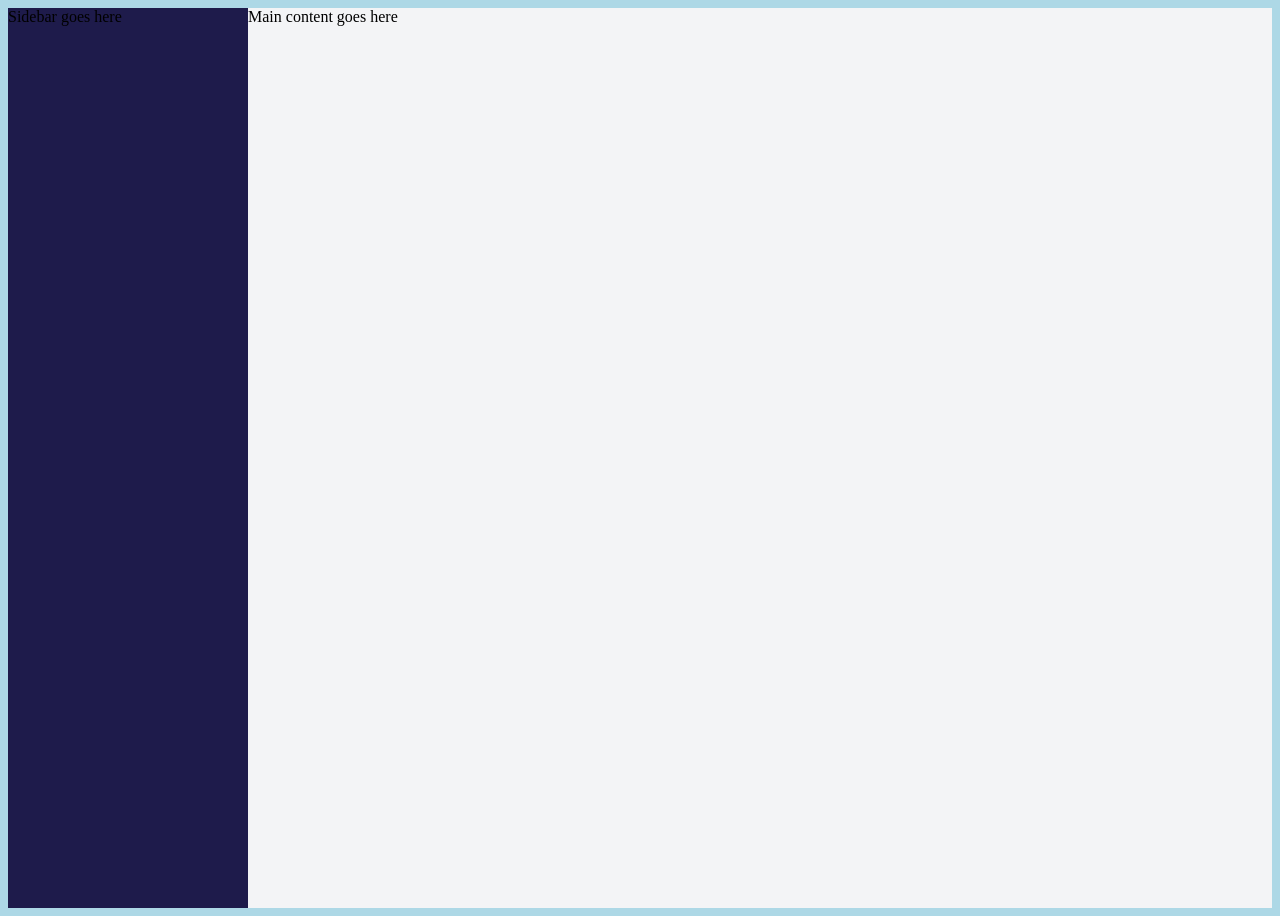
==== index.html @ f2faa3e7 "Setting up html and css and testing git connection" ====
<!DOCTYPE html>
<html lang="en">
<head>
  <meta charset="UTF-8" />
  <title>StudyFlow</title>
  <link rel="stylesheet" href="css/style.css" />
</head>
<body>
    <div class="app">
        <aside class="sidebar">
          Sidebar goes here
        </aside>
    
        <main class="main-content">
          Main content goes here
        </main>
      </div>
</body>
</html>
---- css/style.css ----
body {
    background-color: lightblue;
  }
  .app {
    display: flex;
    min-height: 100vh;
  }
  
  .sidebar {
    width: 240px;
    background-color: #1e1b4b;
  }
  
  .main-content {
    flex: 1;
    background-color: #f3f4f6;
  }
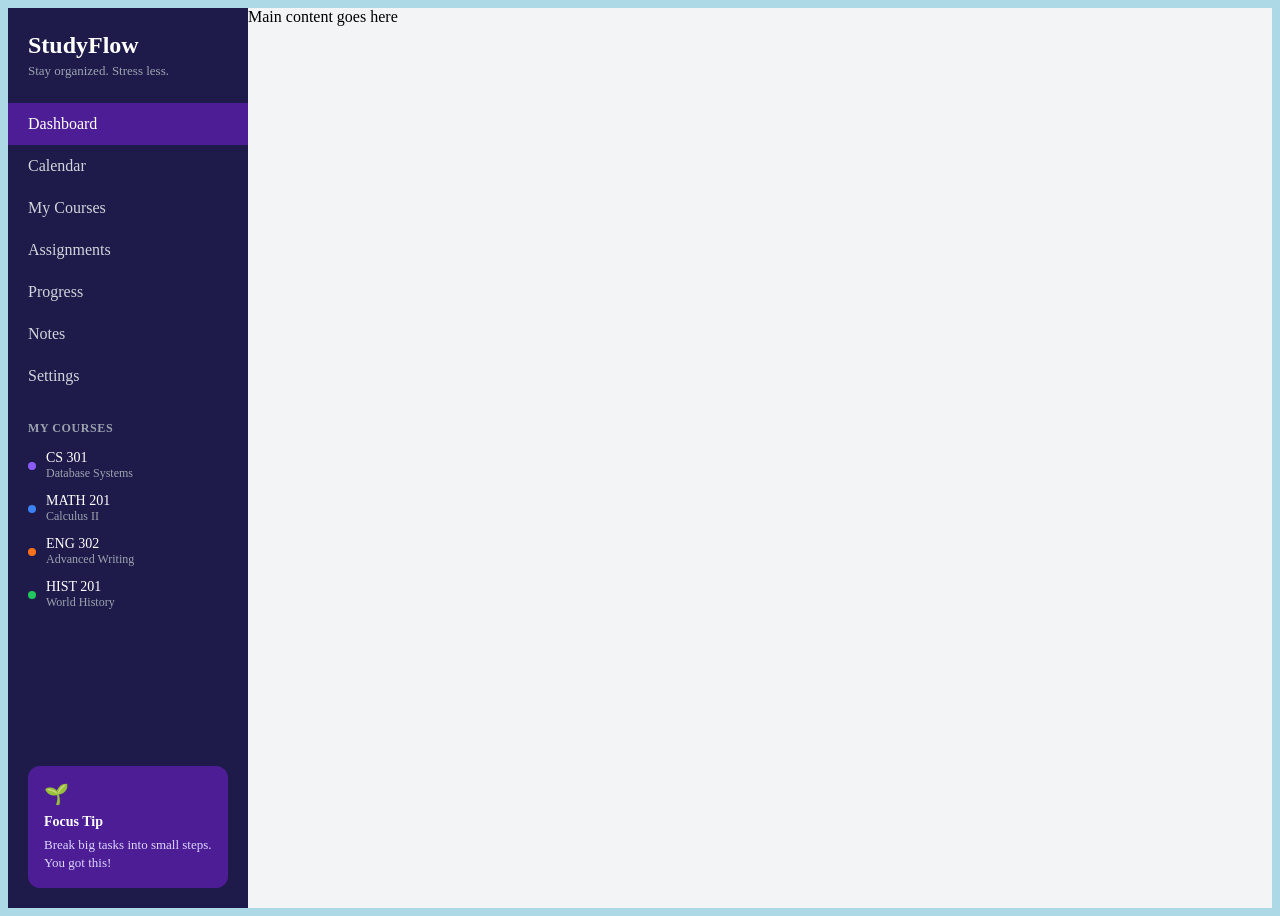
==== commit f3710ff8: "changes to index and style" ====
--- a/index.html
+++ b/index.html
@@ -8,7 +8,62 @@
 <body>
     <div class="app">
         <aside class="sidebar">
-          Sidebar goes here
+            <div class="brand">
+                <h1 class="brand-name">StudyFlow</h1>
+                <p class="brand-tagline">Stay organized. Stress less.</p>
+              </div>
+            
+              <nav class="nav-links">
+                <ul>
+                  <li><a href="#" class="nav-link active">Dashboard</a></li>
+                  <li><a href="#" class="nav-link">Calendar</a></li>
+                  <li><a href="#" class="nav-link">My Courses</a></li>
+                  <li><a href="#" class="nav-link">Assignments</a></li>
+                  <li><a href="#" class="nav-link">Progress</a></li>
+                  <li><a href="#" class="nav-link">Notes</a></li>
+                  <li><a href="#" class="nav-link">Settings</a></li>
+                </ul>
+              </nav>
+
+              <div class="courses">
+                <h2 class="section-label">My Courses</h2>
+              
+                <ul class="course-list">
+                  <li>
+                    <span class="dot dot-purple"></span>
+                    <div>
+                      <p class="course-name">CS 301</p>
+                      <p class="course-sub">Database Systems</p>
+                    </div>
+                  </li>
+                  <li>
+                    <span class="dot dot-blue"></span>
+                    <div>
+                      <p class="course-name">MATH 201</p>
+                      <p class="course-sub">Calculus II</p>
+                    </div>
+                  </li>
+                  <li>
+                    <span class="dot dot-orange"></span>
+                    <div>
+                      <p class="course-name">ENG 302</p>
+                      <p class="course-sub">Advanced Writing</p>
+                    </div>
+                  </li>
+                  <li>
+                    <span class="dot dot-green"></span>
+                    <div>
+                      <p class="course-name">HIST 201</p>
+                      <p class="course-sub">World History</p>
+                    </div>
+                  </li>
+                </ul>
+              </div>
+              <div class="focus-tip">
+                <div class="focus-icon">🌱</div>
+                <h2 class="focus-title">Focus Tip</h2>
+                <p class="focus-text">Break big tasks into small steps. You got this!</p>
+              </div>
         </aside>
     
         <main class="main-content">
--- a/css/style.css
+++ b/css/style.css
@@ -9,9 +9,120 @@
   .sidebar {
     width: 240px;
     background-color: #1e1b4b;
+    display: flex;
+    flex-direction: column;
+
   }
   
   .main-content {
     flex: 1;
     background-color: #f3f4f6;
-  }+  }
+
+  .brand {
+    padding: 24px 20px;
+  }
+  
+  .brand-name {
+    color: white;
+    margin: 0;
+  }
+  
+  .brand-tagline {
+    color: #9ca3af;
+    margin: 4px 0 0 0;
+    font-size: 13px;
+  }
+  
+  .nav-links ul {
+    list-style: none;
+    padding: 0;
+    margin: 0;
+  }
+  
+  .nav-link {
+    display: block;
+    padding: 12px 20px;
+    color: #d1d5db;
+    text-decoration: none;
+  }
+  
+  .nav-link.active {
+    background-color: #4c1d95;
+    color: white;
+  }
+  .courses {
+    padding: 8px 20px;
+  }
+  
+  .section-label {
+    color: #9ca3af;
+    font-size: 12px;
+    text-transform: uppercase;
+    letter-spacing: 0.05em;
+    margin: 16px 0 8px 0;
+  }
+  
+  .course-list {
+    list-style: none;
+    margin: 0;
+    padding: 0;
+  }
+  
+  .course-list li {
+    display: flex;
+    align-items: center;
+    gap: 10px;
+    padding: 6px 0;
+  }
+  
+  .dot {
+    width: 8px;
+    height: 8px;
+    border-radius: 50%;
+    flex-shrink: 0;
+  }
+  
+  .dot-purple { background-color: #8b5cf6; }
+  .dot-blue   { background-color: #3b82f6; }
+  .dot-orange { background-color: #f97316; }
+  .dot-green  { background-color: #22c55e; }
+  
+  .course-name {
+    color: white;
+    font-size: 14px;
+    margin: 0;
+  }
+  
+  .course-sub {
+    color: #9ca3af;
+    font-size: 12px;
+    margin: 0;
+  }
+  .focus-tip {
+    margin-left: 20px;
+    margin-right: 20px;
+    margin-bottom: 20px;
+    margin-top: auto;
+    background-color: #4c1d95;
+    border-radius: 12px;
+    padding: 16px;
+  }
+  
+  .focus-icon {
+    font-size: 20px;
+    margin-bottom: 8px;
+  }
+  
+  .focus-title {
+    color: white;
+    font-size: 14px;
+    margin: 0 0 6px 0;
+  }
+  
+  .focus-text {
+    color: #ddd6fe;
+    font-size: 13px;
+    margin: 0;
+    line-height: 1.4;
+  }
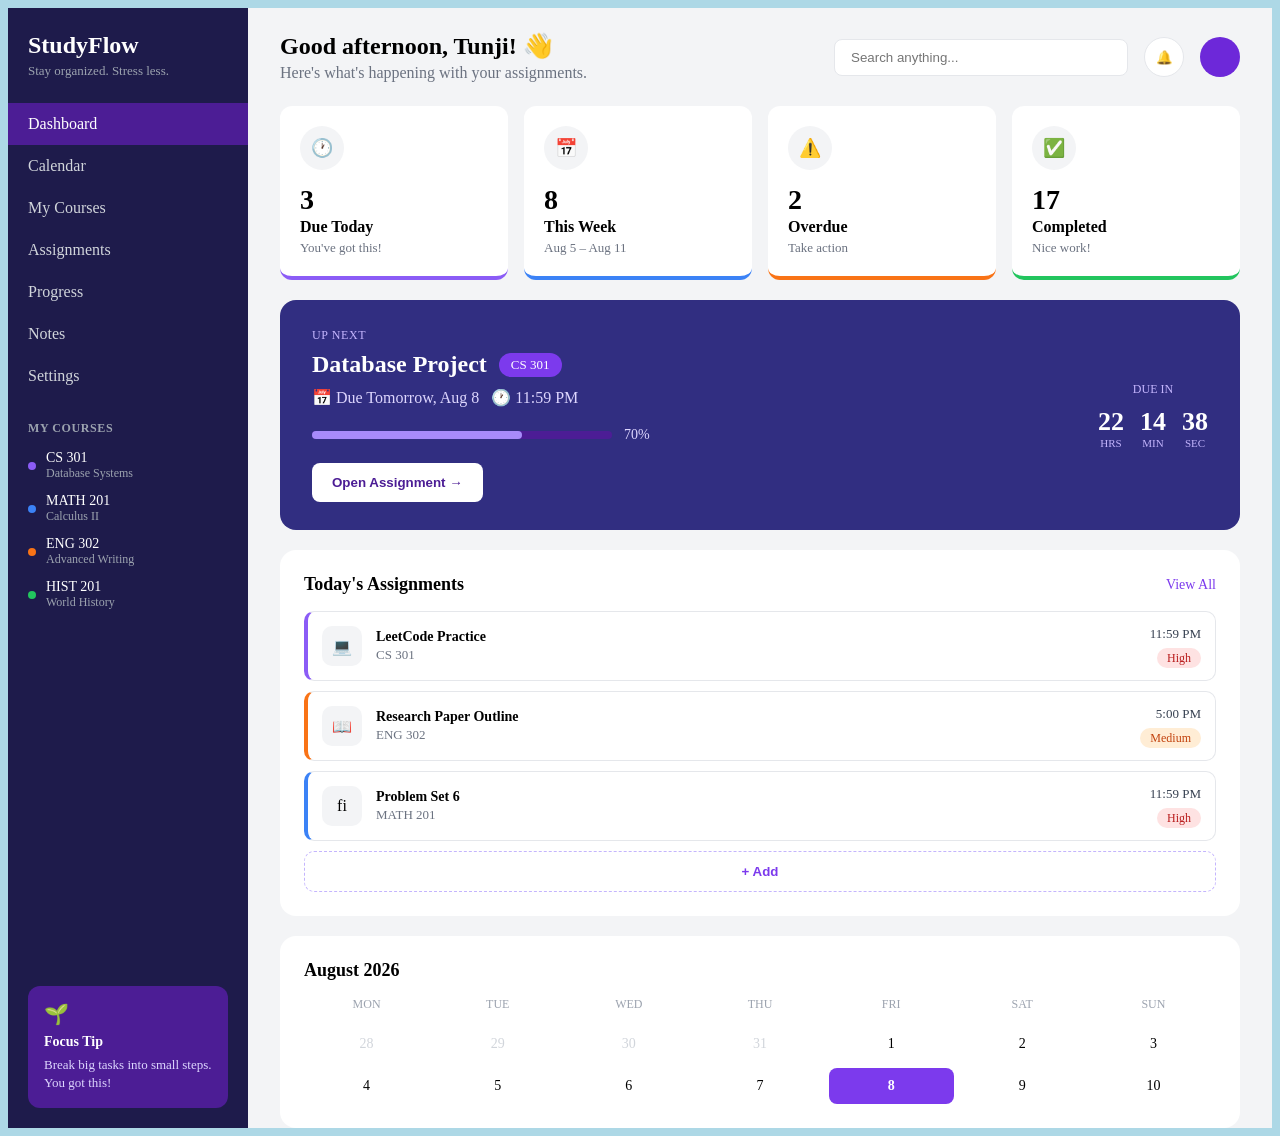
==== commit d2395eb7: "forgot to add these" ====
--- a/index.html
+++ b/index.html
@@ -67,8 +67,173 @@
         </aside>
     
         <main class="main-content">
-          Main content goes here
+            <header class="topbar">
+
+                <div class="greeting">
+                  <h2 class="greeting-title">Good afternoon, Tunji! 👋</h2>
+                  <p class="greeting-sub">Here's what's happening with your assignments.</p>
+                </div>
+              
+                <div class="topbar-actions">
+                  <input type="text" class="search-input" placeholder="Search anything..." />
+                  <button class="icon-button">🔔</button>
+                  <div class="avatar"></div>
+                </div>
+              
+              </header>
+
+              <section class="stats-row">
+
+                <div class="stat-card purple">
+                  <div class="stat-icon">🕐</div>
+                  <p class="stat-number">3</p>
+                  <p class="stat-label">Due Today</p>
+                  <p class="stat-note">You've got this!</p>
+                </div>
+              
+                <div class="stat-card blue">
+                  <div class="stat-icon">📅</div>
+                  <p class="stat-number">8</p>
+                  <p class="stat-label">This Week</p>
+                  <p class="stat-note">Aug 5 – Aug 11</p>
+                </div>
+              
+                <div class="stat-card orange">
+                  <div class="stat-icon">⚠️</div>
+                  <p class="stat-number">2</p>
+                  <p class="stat-label">Overdue</p>
+                  <p class="stat-note">Take action</p>
+                </div>
+              
+                <div class="stat-card green">
+                  <div class="stat-icon">✅</div>
+                  <p class="stat-number">17</p>
+                  <p class="stat-label">Completed</p>
+                  <p class="stat-note">Nice work!</p>
+                </div>
+              
+              </section>
+
+              <section class="up-next">
+
+                <div class="up-next-info">
+                  <p class="up-next-label">UP NEXT</p>
+                  <div class="up-next-title-row">
+                    <h2 class="up-next-title">Database Project</h2>
+                    <span class="badge">CS 301</span>
+                  </div>
+                  <p class="up-next-due">📅 Due Tomorrow, Aug 8 &nbsp; 🕐 11:59 PM</p>
+              
+                  <div class="progress-row">
+                    <div class="progress-track">
+                      <div class="progress-fill"></div>
+                    </div>
+                    <span class="progress-percent">70%</span>
+                  </div>
+              
+                  <button class="open-assignment-btn">Open Assignment →</button>
+                </div>
+              
+                <div class="countdown">
+                  <p class="countdown-label">DUE IN</p>
+                  <div class="countdown-numbers">
+                    <div class="countdown-block">
+                      <span class="countdown-value">22</span>
+                      <span class="countdown-unit">HRS</span>
+                    </div>
+                    <div class="countdown-block">
+                      <span class="countdown-value">14</span>
+                      <span class="countdown-unit">MIN</span>
+                    </div>
+                    <div class="countdown-block">
+                      <span class="countdown-value">38</span>
+                      <span class="countdown-unit">SEC</span>
+                    </div>
+                  </div>
+                </div>
+              
+              </section>
+              <section class="assignments-card">
+
+                <div class="card-header">
+                  <h2 class="card-title">Today's Assignments</h2>
+                  <a href="#" class="view-all">View All</a>
+                </div>
+              
+                <div class="assignment-row purple">
+                  <div class="assignment-icon">💻</div>
+                  <div class="assignment-info">
+                    <p class="assignment-name">LeetCode Practice</p>
+                    <p class="assignment-class">CS 301</p>
+                  </div>
+                  <div class="assignment-meta">
+                    <p class="assignment-time">11:59 PM</p>
+                    <span class="priority priority-high">High</span>
+                  </div>
+                </div>
+              
+                <div class="assignment-row orange">
+                  <div class="assignment-icon">📖</div>
+                  <div class="assignment-info">
+                    <p class="assignment-name">Research Paper Outline</p>
+                    <p class="assignment-class">ENG 302</p>
+                  </div>
+                  <div class="assignment-meta">
+                    <p class="assignment-time">5:00 PM</p>
+                    <span class="priority priority-medium">Medium</span>
+                  </div>
+                </div>
+              
+                <div class="assignment-row blue">
+                  <div class="assignment-icon">fi</div>
+                  <div class="assignment-info">
+                    <p class="assignment-name">Problem Set 6</p>
+                    <p class="assignment-class">MATH 201</p>
+                  </div>
+                  <div class="assignment-meta">
+                    <p class="assignment-time">11:59 PM</p>
+                    <span class="priority priority-high">High</span>
+                  </div>
+                </div>
+              
+                <button class="add-assignment-btn">+ Add
+                </section>
+                <section class="middle-row">
+
+                    <div class="calendar-card">
+                      <div class="card-header">
+                        <h2 class="card-title">August 2026</h2>
+                      </div>
+                  
+                      <div class="calendar-grid">
+                        <div class="day-label">MON</div>
+                        <div class="day-label">TUE</div>
+                        <div class="day-label">WED</div>
+                        <div class="day-label">THU</div>
+                        <div class="day-label">FRI</div>
+                        <div class="day-label">SAT</div>
+                        <div class="day-label">SUN</div>
+                  
+                        <div class="date-cell faded">28</div>
+                        <div class="date-cell faded">29</div>
+                        <div class="date-cell faded">30</div>
+                        <div class="date-cell faded">31</div>
+                        <div class="date-cell">1</div>
+                        <div class="date-cell">2</div>
+                        <div class="date-cell">3</div>
+                  
+                        <div class="date-cell">4</div>
+                        <div class="date-cell">5</div>
+                        <div class="date-cell">6</div>
+                        <div class="date-cell">7</div>
+                        <div class="date-cell today">8</div>
+                        <div class="date-cell">9</div>
+                        <div class="date-cell">10</div>
+                      </div>
+                    </div>
+                  
+                  </section>
         </main>
       </div>
 </body>
-</html>+</html>
--- a/css/style.css
+++ b/css/style.css
@@ -126,3 +126,344 @@
     margin: 0;
     line-height: 1.4;
   }
+  .topbar {
+    display: flex;
+    justify-content: space-between;
+    align-items: center;
+    padding: 24px 32px;
+  }
+  
+  .greeting-title {
+    margin: 0;
+    font-size: 24px;
+  }
+  
+  .greeting-sub {
+    margin: 4px 0 0 0;
+    color: #6b7280;
+  }
+  
+  .topbar-actions {
+    display: flex;
+    align-items: center;
+    gap: 16px;
+  }
+  
+  .search-input {
+    padding: 10px 16px;
+    border: 1px solid #e5e7eb;
+    border-radius: 8px;
+    width: 260px;
+  }
+  
+  .icon-button {
+    width: 40px;
+    height: 40px;
+    border-radius: 50%;
+    border: 1px solid #e5e7eb;
+    background-color: white;
+    cursor: pointer;
+  }
+  
+  .avatar {
+    width: 40px;
+    height: 40px;
+    border-radius: 50%;
+    background-color: #6d28d9;
+  }
+
+  .stats-row {
+    display: flex;
+    gap: 16px;
+    padding: 0 32px;
+  }
+  
+  .stat-card {
+    flex: 1;
+    background-color: white;
+    border-radius: 12px;
+    padding: 20px;
+    border-bottom: 4px solid transparent;
+  }
+  
+  .stat-card.purple { border-bottom-color: #8b5cf6; }
+  .stat-card.blue   { border-bottom-color: #3b82f6; }
+  .stat-card.orange { border-bottom-color: #f97316; }
+  .stat-card.green  { border-bottom-color: #22c55e; }
+  
+  .stat-icon {
+    width: 44px;
+    height: 44px;
+    border-radius: 50%;
+    background-color: #f3f4f6;
+    display: flex;
+    align-items: center;
+    justify-content: center;
+    font-size: 18px;
+  }
+  
+  .stat-number {
+    font-size: 28px;
+    font-weight: 700;
+    margin: 14px 0 2px 0;
+  }
+  
+  .stat-label {
+    margin: 0;
+    font-weight: 600;
+  }
+  
+  .stat-note {
+    margin: 4px 0 0 0;
+    color: #6b7280;
+    font-size: 13px;
+  }
+  .up-next {
+    margin: 20px 32px 0 32px;
+    background-color: #312e81;
+    border-radius: 16px;
+    padding: 28px 32px;
+    display: flex;
+    justify-content: space-between;
+    align-items: center;
+    color: white;
+  }
+  
+  .up-next-label {
+    font-size: 12px;
+    letter-spacing: 0.05em;
+    color: #c4b5fd;
+    margin: 0 0 8px 0;
+  }
+  
+  .up-next-title-row {
+    display: flex;
+    align-items: center;
+    gap: 12px;
+  }
+  
+  .up-next-title {
+    margin: 0;
+    font-size: 24px;
+  }
+  
+  .badge {
+    background-color: #7c3aed;
+    padding: 4px 12px;
+    border-radius: 999px;
+    font-size: 13px;
+  }
+  
+  .up-next-due {
+    color: #ddd6fe;
+    margin: 10px 0 20px 0;
+  }
+  
+  .progress-row {
+    display: flex;
+    align-items: center;
+    gap: 12px;
+  }
+  
+  .progress-track {
+    width: 300px;
+    height: 8px;
+    background-color: #4c1d95;
+    border-radius: 999px;
+  }
+  
+  .progress-fill {
+    width: 70%;
+    height: 100%;
+    background-color: #a78bfa;
+    border-radius: 999px;
+  }
+  
+  .progress-percent {
+    font-size: 14px;
+    color: #ddd6fe;
+  }
+  
+  .open-assignment-btn {
+    margin-top: 20px;
+    background-color: white;
+    color: #4c1d95;
+    border: none;
+    padding: 12px 20px;
+    border-radius: 8px;
+    font-weight: 600;
+    cursor: pointer;
+  }
+  
+  .countdown {
+    text-align: center;
+  }
+  
+  .countdown-label {
+    font-size: 12px;
+    color: #c4b5fd;
+    margin: 0 0 10px 0;
+  }
+  
+  .countdown-numbers {
+    display: flex;
+    gap: 16px;
+  }
+  
+  .countdown-block {
+    display: flex;
+    flex-direction: column;
+  }
+  
+  .countdown-value {
+    font-size: 26px;
+    font-weight: 700;
+  }
+  
+  .countdown-unit {
+    font-size: 11px;
+    color: #c4b5fd;
+  }
+  .assignments-card {
+    margin: 20px 32px 0 32px;
+    background-color: white;
+    border-radius: 16px;
+    padding: 24px;
+  }
+  
+  .card-header {
+    display: flex;
+    justify-content: space-between;
+    align-items: center;
+    margin-bottom: 16px;
+  }
+  
+  .card-title {
+    margin: 0;
+    font-size: 18px;
+  }
+  
+  .view-all {
+    color: #7c3aed;
+    text-decoration: none;
+    font-size: 14px;
+  }
+  
+  .assignment-row {
+    display: flex;
+    align-items: center;
+    gap: 14px;
+    border: 1px solid #e5e7eb;
+    border-left: 4px solid transparent;
+    border-radius: 10px;
+    padding: 14px;
+    margin-bottom: 10px;
+  }
+  
+  .assignment-row.purple { border-left-color: #8b5cf6; }
+  .assignment-row.orange { border-left-color: #f97316; }
+  .assignment-row.blue   { border-left-color: #3b82f6; }
+  
+  .assignment-icon {
+    width: 40px;
+    height: 40px;
+    border-radius: 10px;
+    background-color: #f3f4f6;
+    display: flex;
+    align-items: center;
+    justify-content: center;
+    flex-shrink: 0;
+  }
+  
+  .assignment-info {
+    flex: 1;
+  }
+  
+  .assignment-name {
+    margin: 0;
+    font-weight: 600;
+    font-size: 14px;
+  }
+  
+  .assignment-class {
+    margin: 2px 0 0 0;
+    color: #6b7280;
+    font-size: 13px;
+  }
+  
+  .assignment-meta {
+    text-align: right;
+  }
+  
+  .assignment-time {
+    margin: 0 0 6px 0;
+    font-size: 13px;
+    color: #374151;
+  }
+  
+  .priority {
+    padding: 3px 10px;
+    border-radius: 999px;
+    font-size: 12px;
+  }
+  
+  .priority-high {
+    background-color: #fee2e2;
+    color: #b91c1c;
+  }
+  
+  .priority-medium {
+    background-color: #ffedd5;
+    color: #c2410c;
+  }
+  
+  .add-assignment-btn {
+    width: 100%;
+    background: none;
+    border: 1px dashed #c4b5fd;
+    color: #7c3aed;
+    padding: 12px;
+    border-radius: 10px;
+    font-weight: 600;
+    cursor: pointer;
+  }
+  .middle-row {
+    margin: 20px 32px 0 32px;
+  }
+  
+  .calendar-card {
+    background-color: white;
+    border-radius: 16px;
+    padding: 24px;
+  }
+  
+  .calendar-grid {
+    display: grid;
+    grid-template-columns: repeat(7, 1fr);
+    gap: 6px;
+    margin-top: 16px;
+  }
+  
+  .day-label {
+    text-align: center;
+    font-size: 12px;
+    color: #9ca3af;
+    padding-bottom: 8px;
+  }
+  
+  .date-cell {
+    text-align: center;
+    padding: 10px 0;
+    border-radius: 8px;
+    font-size: 14px;
+  }
+  
+  .date-cell.faded {
+    color: #d1d5db;
+  }
+  
+  .date-cell.today {
+    background-color: #7c3aed;
+    color: white;
+    font-weight: 700;
+  }
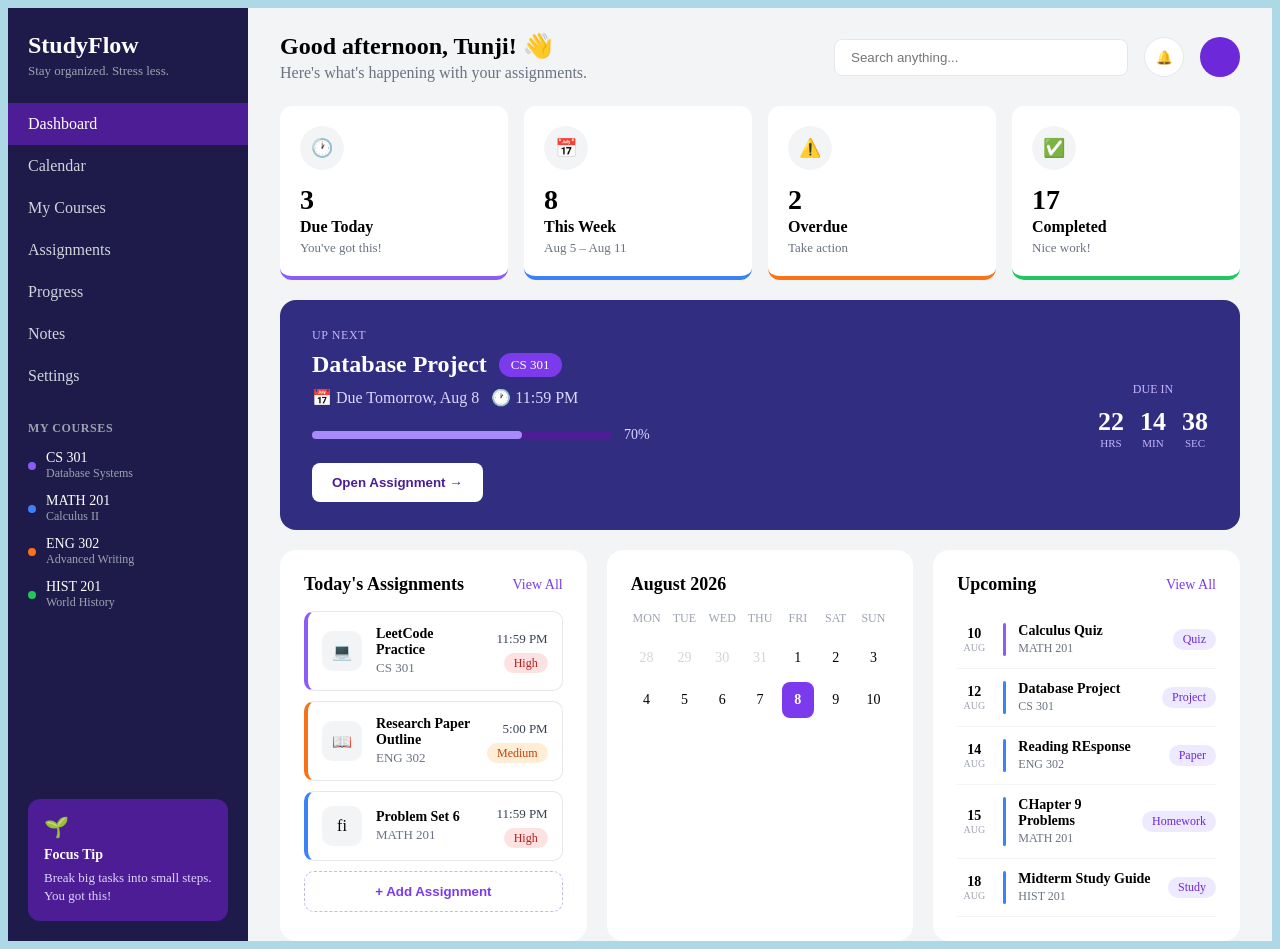
==== commit a959e432: "calendar, upcoming, assignments" ====
--- a/index.html
+++ b/index.html
@@ -1,239 +1,315 @@
 <!DOCTYPE html>
 <html lang="en">
+
 <head>
   <meta charset="UTF-8" />
   <title>StudyFlow</title>
   <link rel="stylesheet" href="css/style.css" />
 </head>
+
 <body>
-    <div class="app">
-        <aside class="sidebar">
-            <div class="brand">
-                <h1 class="brand-name">StudyFlow</h1>
-                <p class="brand-tagline">Stay organized. Stress less.</p>
-              </div>
-            
-              <nav class="nav-links">
-                <ul>
-                  <li><a href="#" class="nav-link active">Dashboard</a></li>
-                  <li><a href="#" class="nav-link">Calendar</a></li>
-                  <li><a href="#" class="nav-link">My Courses</a></li>
-                  <li><a href="#" class="nav-link">Assignments</a></li>
-                  <li><a href="#" class="nav-link">Progress</a></li>
-                  <li><a href="#" class="nav-link">Notes</a></li>
-                  <li><a href="#" class="nav-link">Settings</a></li>
-                </ul>
-              </nav>
-
-              <div class="courses">
-                <h2 class="section-label">My Courses</h2>
-              
-                <ul class="course-list">
-                  <li>
-                    <span class="dot dot-purple"></span>
-                    <div>
-                      <p class="course-name">CS 301</p>
-                      <p class="course-sub">Database Systems</p>
-                    </div>
-                  </li>
-                  <li>
-                    <span class="dot dot-blue"></span>
-                    <div>
-                      <p class="course-name">MATH 201</p>
-                      <p class="course-sub">Calculus II</p>
-                    </div>
-                  </li>
-                  <li>
-                    <span class="dot dot-orange"></span>
-                    <div>
-                      <p class="course-name">ENG 302</p>
-                      <p class="course-sub">Advanced Writing</p>
-                    </div>
-                  </li>
-                  <li>
-                    <span class="dot dot-green"></span>
-                    <div>
-                      <p class="course-name">HIST 201</p>
-                      <p class="course-sub">World History</p>
-                    </div>
-                  </li>
-                </ul>
-              </div>
-              <div class="focus-tip">
-                <div class="focus-icon">🌱</div>
-                <h2 class="focus-title">Focus Tip</h2>
-                <p class="focus-text">Break big tasks into small steps. You got this!</p>
-              </div>
-        </aside>
-    
-        <main class="main-content">
-            <header class="topbar">
-
-                <div class="greeting">
-                  <h2 class="greeting-title">Good afternoon, Tunji! 👋</h2>
-                  <p class="greeting-sub">Here's what's happening with your assignments.</p>
-                </div>
-              
-                <div class="topbar-actions">
-                  <input type="text" class="search-input" placeholder="Search anything..." />
-                  <button class="icon-button">🔔</button>
-                  <div class="avatar"></div>
-                </div>
-              
-              </header>
-
-              <section class="stats-row">
-
-                <div class="stat-card purple">
-                  <div class="stat-icon">🕐</div>
-                  <p class="stat-number">3</p>
-                  <p class="stat-label">Due Today</p>
-                  <p class="stat-note">You've got this!</p>
-                </div>
-              
-                <div class="stat-card blue">
-                  <div class="stat-icon">📅</div>
-                  <p class="stat-number">8</p>
-                  <p class="stat-label">This Week</p>
-                  <p class="stat-note">Aug 5 – Aug 11</p>
-                </div>
-              
-                <div class="stat-card orange">
-                  <div class="stat-icon">⚠️</div>
-                  <p class="stat-number">2</p>
-                  <p class="stat-label">Overdue</p>
-                  <p class="stat-note">Take action</p>
-                </div>
-              
-                <div class="stat-card green">
-                  <div class="stat-icon">✅</div>
-                  <p class="stat-number">17</p>
-                  <p class="stat-label">Completed</p>
-                  <p class="stat-note">Nice work!</p>
-                </div>
-              
-              </section>
-
-              <section class="up-next">
-
-                <div class="up-next-info">
-                  <p class="up-next-label">UP NEXT</p>
-                  <div class="up-next-title-row">
-                    <h2 class="up-next-title">Database Project</h2>
-                    <span class="badge">CS 301</span>
-                  </div>
-                  <p class="up-next-due">📅 Due Tomorrow, Aug 8 &nbsp; 🕐 11:59 PM</p>
-              
-                  <div class="progress-row">
-                    <div class="progress-track">
-                      <div class="progress-fill"></div>
-                    </div>
-                    <span class="progress-percent">70%</span>
-                  </div>
-              
-                  <button class="open-assignment-btn">Open Assignment →</button>
-                </div>
-              
-                <div class="countdown">
-                  <p class="countdown-label">DUE IN</p>
-                  <div class="countdown-numbers">
-                    <div class="countdown-block">
-                      <span class="countdown-value">22</span>
-                      <span class="countdown-unit">HRS</span>
-                    </div>
-                    <div class="countdown-block">
-                      <span class="countdown-value">14</span>
-                      <span class="countdown-unit">MIN</span>
-                    </div>
-                    <div class="countdown-block">
-                      <span class="countdown-value">38</span>
-                      <span class="countdown-unit">SEC</span>
-                    </div>
-                  </div>
-                </div>
-              
-              </section>
-              <section class="assignments-card">
-
-                <div class="card-header">
-                  <h2 class="card-title">Today's Assignments</h2>
-                  <a href="#" class="view-all">View All</a>
-                </div>
-              
-                <div class="assignment-row purple">
-                  <div class="assignment-icon">💻</div>
-                  <div class="assignment-info">
-                    <p class="assignment-name">LeetCode Practice</p>
-                    <p class="assignment-class">CS 301</p>
-                  </div>
-                  <div class="assignment-meta">
-                    <p class="assignment-time">11:59 PM</p>
-                    <span class="priority priority-high">High</span>
-                  </div>
-                </div>
-              
-                <div class="assignment-row orange">
-                  <div class="assignment-icon">📖</div>
-                  <div class="assignment-info">
-                    <p class="assignment-name">Research Paper Outline</p>
-                    <p class="assignment-class">ENG 302</p>
-                  </div>
-                  <div class="assignment-meta">
-                    <p class="assignment-time">5:00 PM</p>
-                    <span class="priority priority-medium">Medium</span>
-                  </div>
-                </div>
-              
-                <div class="assignment-row blue">
-                  <div class="assignment-icon">fi</div>
-                  <div class="assignment-info">
-                    <p class="assignment-name">Problem Set 6</p>
-                    <p class="assignment-class">MATH 201</p>
-                  </div>
-                  <div class="assignment-meta">
-                    <p class="assignment-time">11:59 PM</p>
-                    <span class="priority priority-high">High</span>
-                  </div>
-                </div>
-              
-                <button class="add-assignment-btn">+ Add
-                </section>
-                <section class="middle-row">
-
-                    <div class="calendar-card">
-                      <div class="card-header">
-                        <h2 class="card-title">August 2026</h2>
-                      </div>
-                  
-                      <div class="calendar-grid">
-                        <div class="day-label">MON</div>
-                        <div class="day-label">TUE</div>
-                        <div class="day-label">WED</div>
-                        <div class="day-label">THU</div>
-                        <div class="day-label">FRI</div>
-                        <div class="day-label">SAT</div>
-                        <div class="day-label">SUN</div>
-                  
-                        <div class="date-cell faded">28</div>
-                        <div class="date-cell faded">29</div>
-                        <div class="date-cell faded">30</div>
-                        <div class="date-cell faded">31</div>
-                        <div class="date-cell">1</div>
-                        <div class="date-cell">2</div>
-                        <div class="date-cell">3</div>
-                  
-                        <div class="date-cell">4</div>
-                        <div class="date-cell">5</div>
-                        <div class="date-cell">6</div>
-                        <div class="date-cell">7</div>
-                        <div class="date-cell today">8</div>
-                        <div class="date-cell">9</div>
-                        <div class="date-cell">10</div>
-                      </div>
-                    </div>
-                  
-                  </section>
-        </main>
+
+  <div class="app">
+    <aside class="sidebar">
+
+      <div class="brand">
+        <h1 class="brand-name">StudyFlow</h1>
+        <p class="brand-tagline">Stay organized. Stress less.</p>
       </div>
+
+      <nav class="nav-links">
+        <ul>
+          <li><a href="#" class="nav-link active">Dashboard</a></li>
+          <li><a href="#" class="nav-link">Calendar</a></li>
+          <li><a href="#" class="nav-link">My Courses</a></li>
+          <li><a href="#" class="nav-link">Assignments</a></li>
+          <li><a href="#" class="nav-link">Progress</a></li>
+          <li><a href="#" class="nav-link">Notes</a></li>
+          <li><a href="#" class="nav-link">Settings</a></li>
+        </ul>
+      </nav>
+      <div class="courses">
+        <h2 class="section-label">My Courses</h2>
+
+        <ul class="course-list">
+          <li>
+            <span class="dot dot-purple"></span>
+            <div>
+              <p class="course-name">CS 301</p>
+              <p class="course-sub">Database Systems</p>
+            </div>
+          </li>
+          <li>
+            <span class="dot dot-blue"></span>
+            <div>
+              <p class="course-name">MATH 201</p>
+              <p class="course-sub">Calculus II</p>
+            </div>
+          </li>
+          <li>
+            <span class="dot dot-orange"></span>
+            <div>
+              <p class="course-name">ENG 302</p>
+              <p class="course-sub">Advanced Writing</p>
+            </div>
+          </li>
+          <li>
+            <span class="dot dot-green"></span>
+            <div>
+              <p class="course-name">HIST 201</p>
+              <p class="course-sub">World History</p>
+            </div>
+          </li>
+        </ul>
+      </div>
+
+      <div class="focus-tip">
+        <div class="focus-icon">🌱</div>
+        <h2 class="focus-title">Focus Tip</h2>
+        <p class="focus-text">Break big tasks into small steps. You got this!</p>
+      </div>
+
+    </aside>
+
+    <main class="main-content">
+      <header class="topbar">
+
+        <div class="greeting">
+          <h2 class="greeting-title">Good afternoon, Tunji! 👋</h2>
+          <p class="greeting-sub">Here's what's happening with your assignments.</p>
+        </div>
+
+        <div class="topbar-actions">
+          <input type="text" class="search-input" placeholder="Search anything..." />
+          <button class="icon-button">🔔</button>
+          <div class="avatar"></div>
+        </div>
+
+      </header>
+
+      <section class="stats-row">
+
+        <div class="stat-card purple">
+          <div class="stat-icon">🕐</div>
+          <p class="stat-number">3</p>
+          <p class="stat-label">Due Today</p>
+          <p class="stat-note">You've got this!</p>
+        </div>
+
+        <div class="stat-card blue">
+          <div class="stat-icon">📅</div>
+          <p class="stat-number">8</p>
+          <p class="stat-label">This Week</p>
+          <p class="stat-note">Aug 5 – Aug 11</p>
+        </div>
+
+        <div class="stat-card orange">
+          <div class="stat-icon">⚠️</div>
+          <p class="stat-number">2</p>
+          <p class="stat-label">Overdue</p>
+          <p class="stat-note">Take action</p>
+        </div>
+
+        <div class="stat-card green">
+          <div class="stat-icon">✅</div>
+          <p class="stat-number">17</p>
+          <p class="stat-label">Completed</p>
+          <p class="stat-note">Nice work!</p>
+        </div>
+
+      </section>
+      <section class="up-next">
+
+        <div class="up-next-info">
+          <p class="up-next-label">UP NEXT</p>
+          <div class="up-next-title-row">
+            <h2 class="up-next-title">Database Project</h2>
+            <span class="badge">CS 301</span>
+          </div>
+          <p class="up-next-due">📅 Due Tomorrow, Aug 8 &nbsp; 🕐 11:59 PM</p>
+
+          <div class="progress-row">
+            <div class="progress-track">
+              <div class="progress-fill"></div>
+            </div>
+            <span class="progress-percent">70%</span>
+          </div>
+
+          <button class="open-assignment-btn">Open Assignment →</button>
+        </div>
+
+        <div class="countdown">
+          <p class="countdown-label">DUE IN</p>
+          <div class="countdown-numbers">
+            <div class="countdown-block">
+              <span class="countdown-value">22</span>
+              <span class="countdown-unit">HRS</span>
+            </div>
+            <div class="countdown-block">
+              <span class="countdown-value">14</span>
+              <span class="countdown-unit">MIN</span>
+            </div>
+            <div class="countdown-block">
+              <span class="countdown-value">38</span>
+              <span class="countdown-unit">SEC</span>
+            </div>
+          </div>
+        </div>
+
+      </section>
+      <section class="middle-row">
+
+        <div class="assignments-card">
+
+          <div class="card-header">
+            <h2 class="card-title">Today's Assignments</h2>
+            <a href="#" class="view-all">View All</a>
+          </div>
+  
+          <div class="assignment-row purple">
+            <div class="assignment-icon">💻</div>
+            <div class="assignment-info">
+              <p class="assignment-name">LeetCode Practice</p>
+              <p class="assignment-class">CS 301</p>
+            </div>
+            <div class="assignment-meta">
+              <p class="assignment-time">11:59 PM</p>
+              <span class="priority priority-high">High</span>
+            </div>
+          </div>
+  
+          <div class="assignment-row orange">
+            <div class="assignment-icon">📖</div>
+            <div class="assignment-info">
+              <p class="assignment-name">Research Paper Outline</p>
+              <p class="assignment-class">ENG 302</p>
+            </div>
+            <div class="assignment-meta">
+              <p class="assignment-time">5:00 PM</p>
+              <span class="priority priority-medium">Medium</span>
+            </div>
+          </div>
+  
+          <div class="assignment-row blue">
+            <div class="assignment-icon">fi</div>
+            <div class="assignment-info">
+              <p class="assignment-name">Problem Set 6</p>
+              <p class="assignment-class">MATH 201</p>
+            </div>
+            <div class="assignment-meta">
+              <p class="assignment-time">11:59 PM</p>
+              <span class="priority priority-high">High</span>
+            </div>
+          </div>
+  
+          <button class="add-assignment-btn">+ Add Assignment</button>
+  
+        </div>
+        <div class="calendar-card">
+          <div class="card-header">
+            <h2 class="card-title">August 2026</h2>
+          </div>
+
+          <div class="calendar-grid">
+            <div class="day-label">MON</div>
+            <div class="day-label">TUE</div>
+            <div class="day-label">WED</div>
+            <div class="day-label">THU</div>
+            <div class="day-label">FRI</div>
+            <div class="day-label">SAT</div>
+            <div class="day-label">SUN</div>
+
+            <div class="date-cell faded">28</div>
+            <div class="date-cell faded">29</div>
+            <div class="date-cell faded">30</div>
+            <div class="date-cell faded">31</div>
+            <div class="date-cell">1</div>
+            <div class="date-cell">2</div>
+            <div class="date-cell">3</div>
+
+            <div class="date-cell">4</div>
+            <div class="date-cell">5</div>
+            <div class="date-cell">6</div>
+            <div class="date-cell">7</div>
+            <div class="date-cell today">8</div>
+            <div class="date-cell">9</div>
+            <div class="date-cell">10</div>
+          </div>
+        </div>
+        <div class="upcoming-card">
+          <div class="card-header">
+            <h2 class="card-title">Upcoming</h2>
+            <a href="#" class="view-all">View All</a>
+          </div>
+
+          <div class="upcoming-item">
+            <div class="upcoming-date">
+              <span class="upcoming-day">10</span>
+              <span class="upcoming-month">AUG</span>
+            </div>
+            <div class="upcoming-bar purple"></div>
+            <div class="upcoming-info">
+              <p class="upcoming-name">Calculus Quiz</p>
+              <p class="upcoming-class">MATH 201</p>
+            </div>
+            <span class="tag">Quiz</span>
+          </div>
+
+          <div class="upcoming-item">
+            <div class="upcoming-date">
+              <span class="upcoming-day">12</span>
+              <span class="upcoming-month">AUG</span>
+            </div>
+            <div class="upcoming-bar blue"></div>
+            <div class="upcoming-info">
+              <p class="upcoming-name">Database Project</p>
+              <p class="upcoming-class">CS 301</p>
+            </div>
+            <span class="tag">Project</span>
+          </div>
+          <div class="upcoming-item">
+            <div class="upcoming-date">
+              <span class="upcoming-day">14</span>
+              <span class="upcoming-month">AUG</span>
+            </div>
+            <div class="upcoming-bar blue"></div>
+            <div class="upcoming-info">
+              <p class="upcoming-name">Reading REsponse</p>
+              <p class="upcoming-class">ENG 302</p>
+            </div>
+            <span class="tag">Paper</span>
+          </div>
+          <div class="upcoming-item">
+            <div class="upcoming-date">
+              <span class="upcoming-day">15</span>
+              <span class="upcoming-month">AUG</span>
+            </div>
+            <div class="upcoming-bar blue"></div>
+            <div class="upcoming-info">
+              <p class="upcoming-name">CHapter 9 Problems</p>
+              <p class="upcoming-class">MATH 201</p>
+            </div>
+            <span class="tag">Homework</span>
+          </div>
+          <div class="upcoming-item">
+            <div class="upcoming-date">
+              <span class="upcoming-day">18</span>
+              <span class="upcoming-month">AUG</span>
+            </div>
+            <div class="upcoming-bar blue"></div>
+            <div class="upcoming-info">
+              <p class="upcoming-name">Midterm Study Guide</p>
+              <p class="upcoming-class">HIST 201</p>
+            </div>
+            <span class="tag">Study</span>
+          </div>
+
+        </div>
+      </section>
+
+    </main>
+  </div>
+
 </body>
-</html>
+
+</html>
--- a/css/style.css
+++ b/css/style.css
@@ -1,469 +1,545 @@
 body {
-    background-color: lightblue;
-  }
-  .app {
-    display: flex;
-    min-height: 100vh;
-  }
-  
-  .sidebar {
-    width: 240px;
-    background-color: #1e1b4b;
-    display: flex;
-    flex-direction: column;
-
-  }
-  
-  .main-content {
-    flex: 1;
-    background-color: #f3f4f6;
-  }
-
-  .brand {
-    padding: 24px 20px;
-  }
-  
-  .brand-name {
-    color: white;
-    margin: 0;
-  }
-  
-  .brand-tagline {
-    color: #9ca3af;
-    margin: 4px 0 0 0;
-    font-size: 13px;
-  }
-  
-  .nav-links ul {
-    list-style: none;
-    padding: 0;
-    margin: 0;
-  }
-  
-  .nav-link {
-    display: block;
-    padding: 12px 20px;
-    color: #d1d5db;
-    text-decoration: none;
-  }
-  
-  .nav-link.active {
-    background-color: #4c1d95;
-    color: white;
-  }
-  .courses {
-    padding: 8px 20px;
-  }
-  
-  .section-label {
-    color: #9ca3af;
-    font-size: 12px;
-    text-transform: uppercase;
-    letter-spacing: 0.05em;
-    margin: 16px 0 8px 0;
-  }
-  
-  .course-list {
-    list-style: none;
-    margin: 0;
-    padding: 0;
-  }
-  
-  .course-list li {
-    display: flex;
-    align-items: center;
-    gap: 10px;
-    padding: 6px 0;
-  }
-  
-  .dot {
-    width: 8px;
-    height: 8px;
-    border-radius: 50%;
-    flex-shrink: 0;
-  }
-  
-  .dot-purple { background-color: #8b5cf6; }
-  .dot-blue   { background-color: #3b82f6; }
-  .dot-orange { background-color: #f97316; }
-  .dot-green  { background-color: #22c55e; }
-  
-  .course-name {
-    color: white;
-    font-size: 14px;
-    margin: 0;
-  }
-  
-  .course-sub {
-    color: #9ca3af;
-    font-size: 12px;
-    margin: 0;
-  }
-  .focus-tip {
-    margin-left: 20px;
-    margin-right: 20px;
-    margin-bottom: 20px;
-    margin-top: auto;
-    background-color: #4c1d95;
-    border-radius: 12px;
-    padding: 16px;
-  }
-  
-  .focus-icon {
-    font-size: 20px;
-    margin-bottom: 8px;
-  }
-  
-  .focus-title {
-    color: white;
-    font-size: 14px;
-    margin: 0 0 6px 0;
-  }
-  
-  .focus-text {
-    color: #ddd6fe;
-    font-size: 13px;
-    margin: 0;
-    line-height: 1.4;
-  }
-  .topbar {
-    display: flex;
-    justify-content: space-between;
-    align-items: center;
-    padding: 24px 32px;
-  }
-  
-  .greeting-title {
-    margin: 0;
-    font-size: 24px;
-  }
-  
-  .greeting-sub {
-    margin: 4px 0 0 0;
-    color: #6b7280;
-  }
-  
-  .topbar-actions {
-    display: flex;
-    align-items: center;
-    gap: 16px;
-  }
-  
-  .search-input {
-    padding: 10px 16px;
-    border: 1px solid #e5e7eb;
-    border-radius: 8px;
-    width: 260px;
-  }
-  
-  .icon-button {
-    width: 40px;
-    height: 40px;
-    border-radius: 50%;
-    border: 1px solid #e5e7eb;
-    background-color: white;
-    cursor: pointer;
-  }
-  
-  .avatar {
-    width: 40px;
-    height: 40px;
-    border-radius: 50%;
-    background-color: #6d28d9;
-  }
-
-  .stats-row {
-    display: flex;
-    gap: 16px;
-    padding: 0 32px;
-  }
-  
-  .stat-card {
-    flex: 1;
-    background-color: white;
-    border-radius: 12px;
-    padding: 20px;
-    border-bottom: 4px solid transparent;
-  }
-  
-  .stat-card.purple { border-bottom-color: #8b5cf6; }
-  .stat-card.blue   { border-bottom-color: #3b82f6; }
-  .stat-card.orange { border-bottom-color: #f97316; }
-  .stat-card.green  { border-bottom-color: #22c55e; }
-  
-  .stat-icon {
-    width: 44px;
-    height: 44px;
-    border-radius: 50%;
-    background-color: #f3f4f6;
-    display: flex;
-    align-items: center;
-    justify-content: center;
-    font-size: 18px;
-  }
-  
-  .stat-number {
-    font-size: 28px;
-    font-weight: 700;
-    margin: 14px 0 2px 0;
-  }
-  
-  .stat-label {
-    margin: 0;
-    font-weight: 600;
-  }
-  
-  .stat-note {
-    margin: 4px 0 0 0;
-    color: #6b7280;
-    font-size: 13px;
-  }
-  .up-next {
-    margin: 20px 32px 0 32px;
-    background-color: #312e81;
-    border-radius: 16px;
-    padding: 28px 32px;
-    display: flex;
-    justify-content: space-between;
-    align-items: center;
-    color: white;
-  }
-  
-  .up-next-label {
-    font-size: 12px;
-    letter-spacing: 0.05em;
-    color: #c4b5fd;
-    margin: 0 0 8px 0;
-  }
-  
-  .up-next-title-row {
-    display: flex;
-    align-items: center;
-    gap: 12px;
-  }
-  
-  .up-next-title {
-    margin: 0;
-    font-size: 24px;
-  }
-  
-  .badge {
-    background-color: #7c3aed;
-    padding: 4px 12px;
-    border-radius: 999px;
-    font-size: 13px;
-  }
-  
-  .up-next-due {
-    color: #ddd6fe;
-    margin: 10px 0 20px 0;
-  }
-  
-  .progress-row {
-    display: flex;
-    align-items: center;
-    gap: 12px;
-  }
-  
-  .progress-track {
-    width: 300px;
-    height: 8px;
-    background-color: #4c1d95;
-    border-radius: 999px;
-  }
-  
-  .progress-fill {
-    width: 70%;
-    height: 100%;
-    background-color: #a78bfa;
-    border-radius: 999px;
-  }
-  
-  .progress-percent {
-    font-size: 14px;
-    color: #ddd6fe;
-  }
-  
-  .open-assignment-btn {
-    margin-top: 20px;
-    background-color: white;
-    color: #4c1d95;
-    border: none;
-    padding: 12px 20px;
-    border-radius: 8px;
-    font-weight: 600;
-    cursor: pointer;
-  }
-  
-  .countdown {
-    text-align: center;
-  }
-  
-  .countdown-label {
-    font-size: 12px;
-    color: #c4b5fd;
-    margin: 0 0 10px 0;
-  }
-  
-  .countdown-numbers {
-    display: flex;
-    gap: 16px;
-  }
-  
-  .countdown-block {
-    display: flex;
-    flex-direction: column;
-  }
-  
-  .countdown-value {
-    font-size: 26px;
-    font-weight: 700;
-  }
-  
-  .countdown-unit {
-    font-size: 11px;
-    color: #c4b5fd;
-  }
-  .assignments-card {
-    margin: 20px 32px 0 32px;
-    background-color: white;
-    border-radius: 16px;
-    padding: 24px;
-  }
-  
-  .card-header {
-    display: flex;
-    justify-content: space-between;
-    align-items: center;
-    margin-bottom: 16px;
-  }
-  
-  .card-title {
-    margin: 0;
-    font-size: 18px;
-  }
-  
-  .view-all {
-    color: #7c3aed;
-    text-decoration: none;
-    font-size: 14px;
-  }
-  
-  .assignment-row {
-    display: flex;
-    align-items: center;
-    gap: 14px;
-    border: 1px solid #e5e7eb;
-    border-left: 4px solid transparent;
-    border-radius: 10px;
-    padding: 14px;
-    margin-bottom: 10px;
-  }
-  
-  .assignment-row.purple { border-left-color: #8b5cf6; }
-  .assignment-row.orange { border-left-color: #f97316; }
-  .assignment-row.blue   { border-left-color: #3b82f6; }
-  
-  .assignment-icon {
-    width: 40px;
-    height: 40px;
-    border-radius: 10px;
-    background-color: #f3f4f6;
-    display: flex;
-    align-items: center;
-    justify-content: center;
-    flex-shrink: 0;
-  }
-  
-  .assignment-info {
-    flex: 1;
-  }
-  
-  .assignment-name {
-    margin: 0;
-    font-weight: 600;
-    font-size: 14px;
-  }
-  
-  .assignment-class {
-    margin: 2px 0 0 0;
-    color: #6b7280;
-    font-size: 13px;
-  }
-  
-  .assignment-meta {
-    text-align: right;
-  }
-  
-  .assignment-time {
-    margin: 0 0 6px 0;
-    font-size: 13px;
-    color: #374151;
-  }
-  
-  .priority {
-    padding: 3px 10px;
-    border-radius: 999px;
-    font-size: 12px;
-  }
-  
-  .priority-high {
-    background-color: #fee2e2;
-    color: #b91c1c;
-  }
-  
-  .priority-medium {
-    background-color: #ffedd5;
-    color: #c2410c;
-  }
-  
-  .add-assignment-btn {
-    width: 100%;
-    background: none;
-    border: 1px dashed #c4b5fd;
-    color: #7c3aed;
-    padding: 12px;
-    border-radius: 10px;
-    font-weight: 600;
-    cursor: pointer;
-  }
-  .middle-row {
-    margin: 20px 32px 0 32px;
-  }
-  
-  .calendar-card {
-    background-color: white;
-    border-radius: 16px;
-    padding: 24px;
-  }
-  
-  .calendar-grid {
-    display: grid;
-    grid-template-columns: repeat(7, 1fr);
-    gap: 6px;
-    margin-top: 16px;
-  }
-  
-  .day-label {
-    text-align: center;
-    font-size: 12px;
-    color: #9ca3af;
-    padding-bottom: 8px;
-  }
-  
-  .date-cell {
-    text-align: center;
-    padding: 10px 0;
-    border-radius: 8px;
-    font-size: 14px;
-  }
-  
-  .date-cell.faded {
-    color: #d1d5db;
-  }
-  
-  .date-cell.today {
-    background-color: #7c3aed;
-    color: white;
-    font-weight: 700;
-  }+  background-color: lightblue;
+}
+.app {
+  display: flex;
+  min-height: 100vh;
+}
+
+.sidebar {
+  width: 240px;
+  background-color: #1e1b4b;
+  display: flex;
+  flex-direction: column;
+}
+
+.main-content {
+  flex: 1;
+  background-color: #f3f4f6;
+}
+.brand {
+  padding: 24px 20px;
+}
+
+.brand-name {
+  color: white;
+  margin: 0;
+}
+
+.brand-tagline {
+  color: #9ca3af;
+  margin: 4px 0 0 0;
+  font-size: 13px;
+}
+
+.nav-links ul {
+  list-style: none;
+  padding: 0;
+  margin: 0;
+}
+
+.nav-link {
+  display: block;
+  padding: 12px 20px;
+  color: #d1d5db;
+  text-decoration: none;
+}
+
+.nav-link.active {
+  background-color: #4c1d95;
+  color: white;
+}
+
+.courses {
+  padding: 8px 20px;
+}
+
+.section-label {
+  color: #9ca3af;
+  font-size: 12px;
+  text-transform: uppercase;
+  letter-spacing: 0.05em;
+  margin: 16px 0 8px 0;
+}
+
+.course-list {
+  list-style: none;
+  margin: 0;
+  padding: 0;
+}
+
+.course-list li {
+  display: flex;
+  align-items: center;
+  gap: 10px;
+  padding: 6px 0;
+}
+
+.dot {
+  width: 8px;
+  height: 8px;
+  border-radius: 50%;
+  flex-shrink: 0;
+}
+
+.dot-purple { background-color: #8b5cf6; }
+.dot-blue   { background-color: #3b82f6; }
+.dot-orange { background-color: #f97316; }
+.dot-green  { background-color: #22c55e; }
+
+.course-name {
+  color: white;
+  font-size: 14px;
+  margin: 0;
+}
+
+.course-sub {
+  color: #9ca3af;
+  font-size: 12px;
+  margin: 0;
+}
+
+.focus-tip {
+  margin-left: 20px;
+  margin-right: 20px;
+  margin-bottom: 20px;
+  margin-top: auto;
+  background-color: #4c1d95;
+  border-radius: 12px;
+  padding: 16px;
+}
+
+.focus-icon {
+  font-size: 20px;
+  margin-bottom: 8px;
+}
+
+.focus-title {
+  color: white;
+  font-size: 14px;
+  margin: 0 0 6px 0;
+}
+
+.focus-text {
+  color: #ddd6fe;
+  font-size: 13px;
+  margin: 0;
+  line-height: 1.4;
+}
+
+.topbar {
+  display: flex;
+  justify-content: space-between;
+  align-items: center;
+  padding: 24px 32px;
+}
+
+.greeting-title {
+  margin: 0;
+  font-size: 24px;
+}
+
+.greeting-sub {
+  margin: 4px 0 0 0;
+  color: #6b7280;
+}
+
+.topbar-actions {
+  display: flex;
+  align-items: center;
+  gap: 16px;
+}
+
+.search-input {
+  padding: 10px 16px;
+  border: 1px solid #e5e7eb;
+  border-radius: 8px;
+  width: 260px;
+}
+
+.icon-button {
+  width: 40px;
+  height: 40px;
+  border-radius: 50%;
+  border: 1px solid #e5e7eb;
+  background-color: white;
+  cursor: pointer;
+}
+
+.avatar {
+  width: 40px;
+  height: 40px;
+  border-radius: 50%;
+  background-color: #6d28d9;
+}
+
+.stats-row {
+  display: flex;
+  gap: 16px;
+  padding: 0 32px;
+}
+
+.stat-card {
+  flex: 1;
+  background-color: white;
+  border-radius: 12px;
+  padding: 20px;
+  border-bottom: 4px solid transparent;
+}
+
+.stat-card.purple { border-bottom-color: #8b5cf6; }
+.stat-card.blue   { border-bottom-color: #3b82f6; }
+.stat-card.orange { border-bottom-color: #f97316; }
+.stat-card.green  { border-bottom-color: #22c55e; }
+
+.stat-icon {
+  width: 44px;
+  height: 44px;
+  border-radius: 50%;
+  background-color: #f3f4f6;
+  display: flex;
+  align-items: center;
+  justify-content: center;
+  font-size: 18px;
+}
+
+.stat-number {
+  font-size: 28px;
+  font-weight: 700;
+  margin: 14px 0 2px 0;
+}
+
+.stat-label {
+  margin: 0;
+  font-weight: 600;
+}
+
+.stat-note {
+  margin: 4px 0 0 0;
+  color: #6b7280;
+  font-size: 13px;
+}
+.up-next {
+  margin: 20px 32px 0 32px;
+  background-color: #312e81;
+  border-radius: 16px;
+  padding: 28px 32px;
+  display: flex;
+  justify-content: space-between;
+  align-items: center;
+  color: white;
+}
+
+.up-next-label {
+  font-size: 12px;
+  letter-spacing: 0.05em;
+  color: #c4b5fd;
+  margin: 0 0 8px 0;
+}
+
+.up-next-title-row {
+  display: flex;
+  align-items: center;
+  gap: 12px;
+}
+
+.up-next-title {
+  margin: 0;
+  font-size: 24px;
+}
+
+.badge {
+  background-color: #7c3aed;
+  padding: 4px 12px;
+  border-radius: 999px;
+  font-size: 13px;
+}
+
+.up-next-due {
+  color: #ddd6fe;
+  margin: 10px 0 20px 0;
+}
+
+.progress-row {
+  display: flex;
+  align-items: center;
+  gap: 12px;
+}
+
+.progress-track {
+  width: 300px;
+  height: 8px;
+  background-color: #4c1d95;
+  border-radius: 999px;
+}
+
+.progress-fill {
+  width: 70%;
+  height: 100%;
+  background-color: #a78bfa;
+  border-radius: 999px;
+}
+
+.progress-percent {
+  font-size: 14px;
+  color: #ddd6fe;
+}
+
+.open-assignment-btn {
+  margin-top: 20px;
+  background-color: white;
+  color: #4c1d95;
+  border: none;
+  padding: 12px 20px;
+  border-radius: 8px;
+  font-weight: 600;
+  cursor: pointer;
+}
+
+.countdown {
+  text-align: center;
+}
+
+.countdown-label {
+  font-size: 12px;
+  color: #c4b5fd;
+  margin: 0 0 10px 0;
+}
+
+.countdown-numbers {
+  display: flex;
+  gap: 16px;
+}
+
+.countdown-block {
+  display: flex;
+  flex-direction: column;
+}
+
+.countdown-value {
+  font-size: 26px;
+  font-weight: 700;
+}
+
+.countdown-unit {
+  font-size: 11px;
+  color: #c4b5fd;
+}
+.assignments-card {
+  flex: 1;
+  background-color: white;
+  border-radius: 16px;
+  padding: 24px;
+}
+
+.card-header {
+  display: flex;
+  justify-content: space-between;
+  align-items: center;
+  margin-bottom: 16px;
+}
+
+.card-title {
+  margin: 0;
+  font-size: 18px;
+}
+
+.view-all {
+  color: #7c3aed;
+  text-decoration: none;
+  font-size: 14px;
+}
+
+.assignment-row {
+  display: flex;
+  align-items: center;
+  gap: 14px;
+  border: 1px solid #e5e7eb;
+  border-left: 4px solid transparent;
+  border-radius: 10px;
+  padding: 14px;
+  margin-bottom: 10px;
+}
+
+.assignment-row.purple { border-left-color: #8b5cf6; }
+.assignment-row.orange { border-left-color: #f97316; }
+.assignment-row.blue   { border-left-color: #3b82f6; }
+
+.assignment-icon {
+  width: 40px;
+  height: 40px;
+  border-radius: 10px;
+  background-color: #f3f4f6;
+  display: flex;
+  align-items: center;
+  justify-content: center;
+  flex-shrink: 0;
+}
+
+.assignment-info {
+  flex: 1;
+}
+
+.assignment-name {
+  margin: 0;
+  font-weight: 600;
+  font-size: 14px;
+}
+
+.assignment-class {
+  margin: 2px 0 0 0;
+  color: #6b7280;
+  font-size: 13px;
+}
+
+.assignment-meta {
+  text-align: right;
+}
+
+.assignment-time {
+  margin: 0 0 6px 0;
+  font-size: 13px;
+  color: #374151;
+}
+
+.priority {
+  padding: 3px 10px;
+  border-radius: 999px;
+  font-size: 12px;
+}
+
+.priority-high {
+  background-color: #fee2e2;
+  color: #b91c1c;
+}
+
+.priority-medium {
+  background-color: #ffedd5;
+  color: #c2410c;
+}
+
+.add-assignment-btn {
+  width: 100%;
+  background: none;
+  border: 1px dashed #c4b5fd;
+  color: #7c3aed;
+  padding: 12px;
+  border-radius: 10px;
+  font-weight: 600;
+  cursor: pointer;
+}
+.middle-row {
+  margin: 20px 32px 0 32px;
+}
+
+.calendar-grid {
+  display: grid;
+  grid-template-columns: repeat(7, 1fr);
+  gap: 6px;
+  margin-top: 16px;
+}
+
+.day-label {
+  text-align: center;
+  font-size: 12px;
+  color: #9ca3af;
+  padding-bottom: 8px;
+}
+
+.date-cell {
+  text-align: center;
+  padding: 10px 0;
+  border-radius: 8px;
+  font-size: 14px;
+}
+
+.date-cell.faded {
+  color: #d1d5db;
+}
+
+.date-cell.today {
+  background-color: #7c3aed;
+  color: white;
+  font-weight: 700;
+}
+.middle-row {
+  margin: 20px 32px 0 32px;
+  display: flex;
+  gap: 20px;
+}
+
+.calendar-card {
+  flex: 1;
+  background-color: white;
+  border-radius: 16px;
+  padding: 24px;
+}
+
+.upcoming-card {
+  flex: 1;
+  background-color: white;
+  border-radius: 16px;
+  padding: 24px;
+}
+
+.upcoming-item {
+  display: flex;
+  align-items: center;
+  gap: 12px;
+  padding: 12px 0;
+  border-bottom: 1px solid #f3f4f6;
+}
+
+.upcoming-date {
+  display: flex;
+  flex-direction: column;
+  align-items: center;
+  width: 34px;
+  flex-shrink: 0;
+}
+
+.upcoming-day {
+  font-weight: 700;
+  font-size: 14px;
+}
+
+.upcoming-month {
+  font-size: 10px;
+  color: #9ca3af;
+}
+
+.upcoming-bar {
+  width: 3px;
+  align-self: stretch;
+  border-radius: 3px;
+  flex-shrink: 0;
+}
+
+.upcoming-bar.purple { background-color: #8b5cf6; }
+.upcoming-bar.blue   { background-color: #3b82f6; }
+.upcoming-bar.orange { background-color: #f97316; }
+.upcoming-bar.green  { background-color: #22c55e; }
+
+.upcoming-info {
+  flex: 1;
+}
+
+.upcoming-name {
+  margin: 0;
+  font-size: 14px;
+  font-weight: 600;
+}
+
+.upcoming-class {
+  margin: 2px 0 0 0;
+  font-size: 12px;
+  color: #6b7280;
+}
+
+.tag {
+  background-color: #ede9fe;
+  color: #6d28d9;
+  font-size: 12px;
+  padding: 3px 10px;
+  border-radius: 999px;
+}
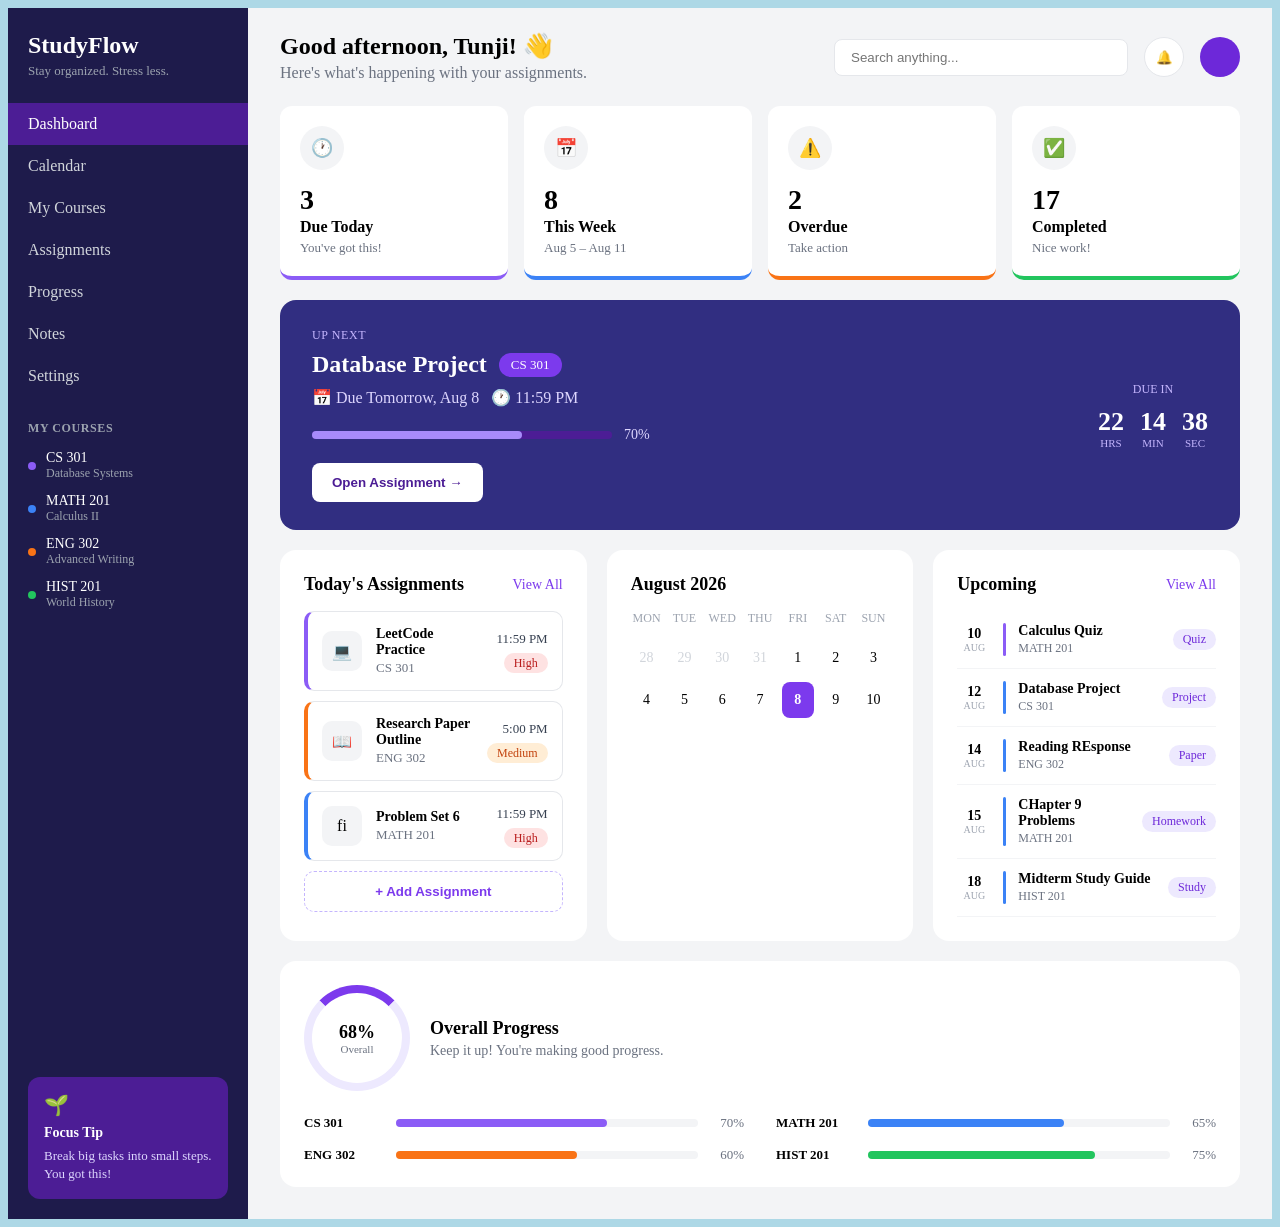
==== commit 8266f5c5: "html css done" ====
--- a/index.html
+++ b/index.html
@@ -306,6 +306,56 @@
 
         </div>
       </section>
+      <section class="progress-card">
+
+        <div class="progress-overview">
+          <div class="progress-circle">
+            <span class="progress-circle-percent">68%</span>
+            <span class="progress-circle-label">Overall</span>
+          </div>
+          <div>
+            <h2 class="card-title">Overall Progress</h2>
+            <p class="progress-subtext">Keep it up! You're making good progress.</p>
+          </div>
+        </div>
+      
+        <div class="course-progress-grid">
+      
+          <div class="course-progress-item">
+            <span class="course-progress-name">CS 301</span>
+            <div class="course-progress-track">
+              <div class="course-progress-fill purple" style="width: 70%;"></div>
+            </div>
+            <span class="course-progress-percent">70%</span>
+          </div>
+      
+          <div class="course-progress-item">
+            <span class="course-progress-name">MATH 201</span>
+            <div class="course-progress-track">
+              <div class="course-progress-fill blue" style="width: 65%;"></div>
+            </div>
+            <span class="course-progress-percent">65%</span>
+          </div>
+      
+          <div class="course-progress-item">
+            <span class="course-progress-name">ENG 302</span>
+            <div class="course-progress-track">
+              <div class="course-progress-fill orange" style="width: 60%;"></div>
+            </div>
+            <span class="course-progress-percent">60%</span>
+          </div>
+      
+          <div class="course-progress-item">
+            <span class="course-progress-name">HIST 201</span>
+            <div class="course-progress-track">
+              <div class="course-progress-fill green" style="width: 75%;"></div>
+            </div>
+            <span class="course-progress-percent">75%</span>
+          </div>
+      
+        </div>
+      
+      </section>
 
     </main>
   </div>
--- a/css/style.css
+++ b/css/style.css
@@ -542,4 +542,90 @@
   font-size: 12px;
   padding: 3px 10px;
   border-radius: 999px;
+}
+.progress-card {
+  margin: 20px 32px 32px 32px;
+  background-color: white;
+  border-radius: 16px;
+  padding: 24px;
+}
+
+.progress-overview {
+  display: flex;
+  align-items: center;
+  gap: 20px;
+  margin-bottom: 24px;
+}
+
+.progress-circle {
+  width: 90px;
+  height: 90px;
+  border-radius: 50%;
+  border: 8px solid #ede9fe;
+  border-top: 8px solid #7c3aed;
+  display: flex;
+  flex-direction: column;
+  align-items: center;
+  justify-content: center;
+  flex-shrink: 0;
+}
+
+.progress-circle-percent {
+  font-size: 18px;
+  font-weight: 700;
+}
+
+.progress-circle-label {
+  font-size: 11px;
+  color: #6b7280;
+}
+
+.progress-subtext {
+  margin: 4px 0 0 0;
+  color: #6b7280;
+  font-size: 14px;
+}
+
+.course-progress-grid {
+  display: grid;
+  grid-template-columns: 1fr 1fr;
+  gap: 16px 32px;
+}
+
+.course-progress-item {
+  display: flex;
+  align-items: center;
+  gap: 12px;
+}
+
+.course-progress-name {
+  width: 80px;
+  flex-shrink: 0;
+  font-size: 13px;
+  font-weight: 600;
+}
+
+.course-progress-track {
+  flex: 1;
+  height: 8px;
+  background-color: #f3f4f6;
+  border-radius: 999px;
+}
+
+.course-progress-fill {
+  height: 100%;
+  border-radius: 999px;
+}
+
+.course-progress-fill.purple { background-color: #8b5cf6; }
+.course-progress-fill.blue   { background-color: #3b82f6; }
+.course-progress-fill.orange { background-color: #f97316; }
+.course-progress-fill.green  { background-color: #22c55e; }
+
+.course-progress-percent {
+  width: 34px;
+  flex-shrink: 0;
+  text-align: right;
+  font-size: 13px;
+  color: #6b7280;
 }
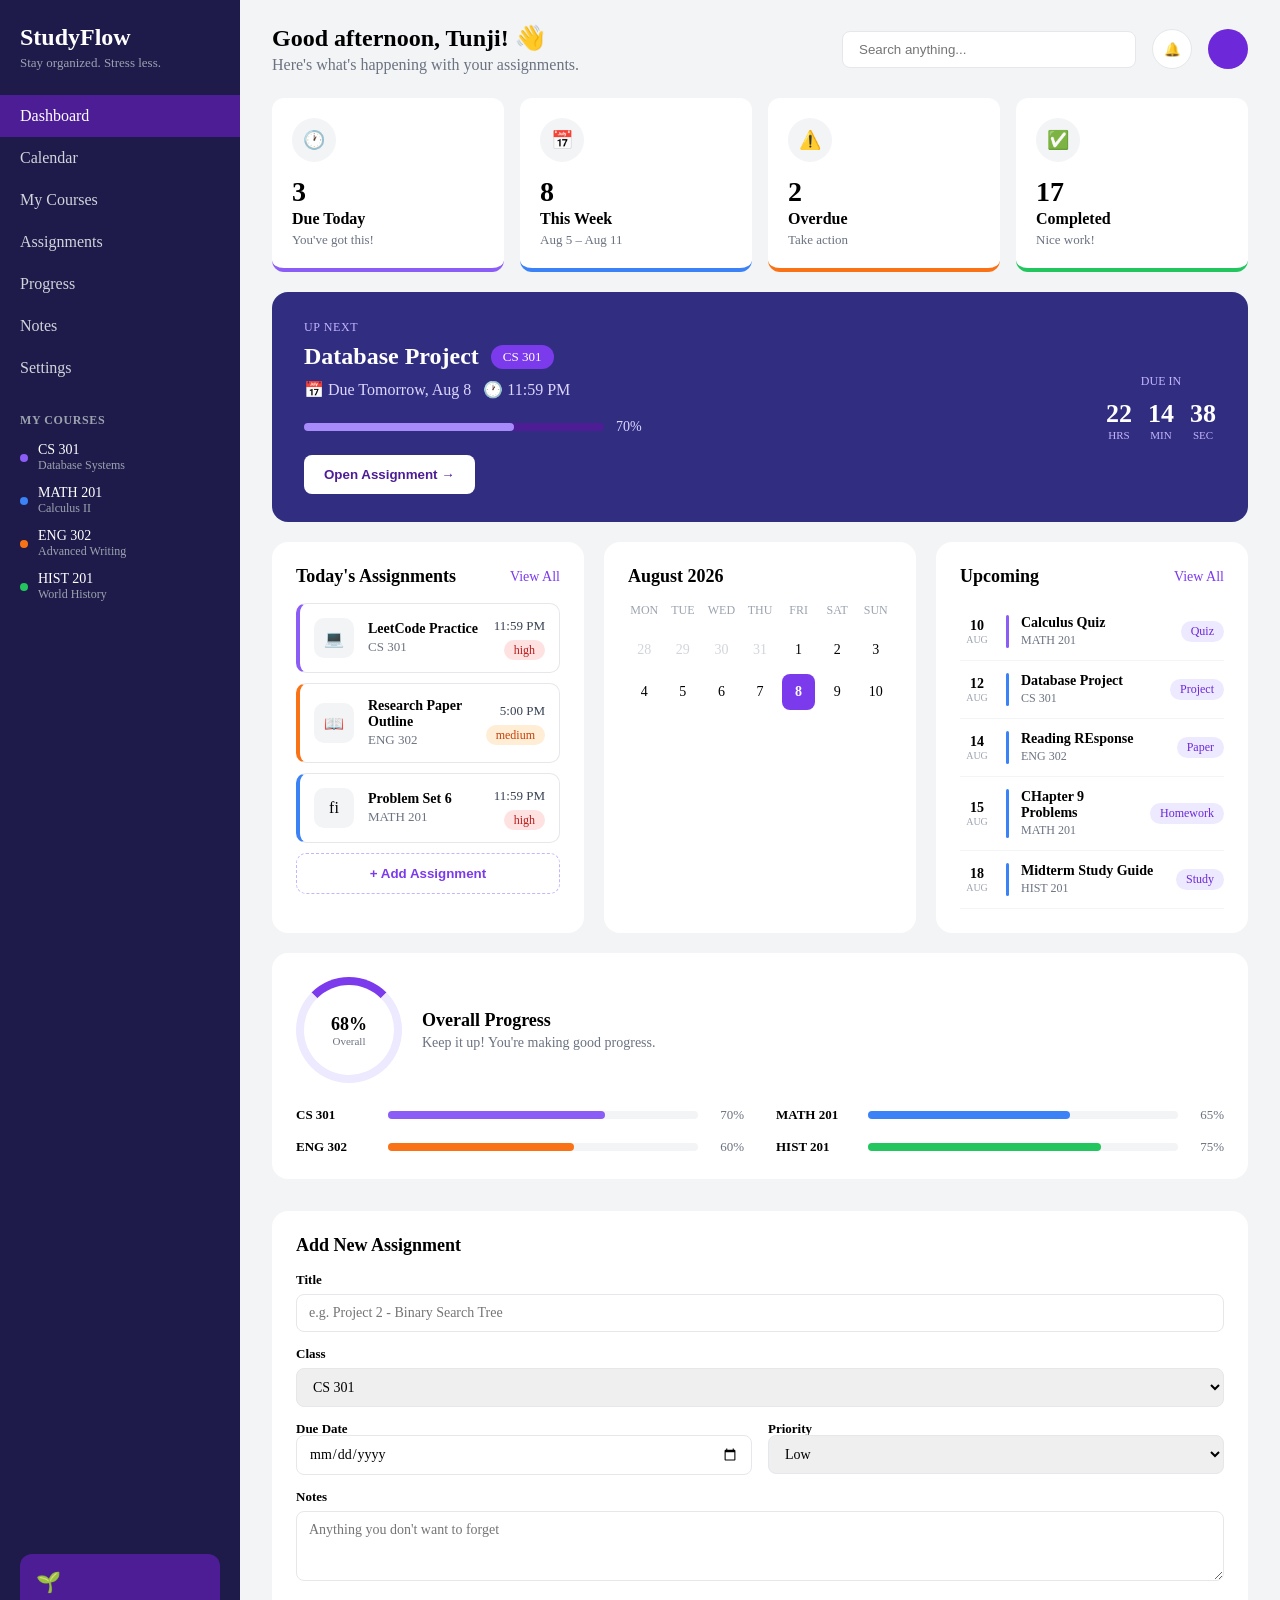
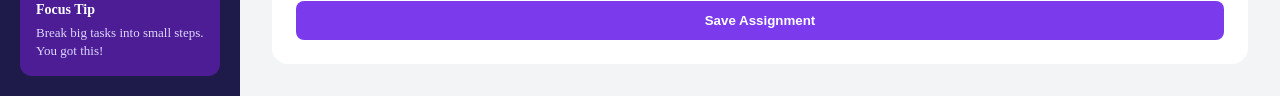
==== commit 2e3d1a9c: "adding js" ====
--- a/index.html
+++ b/index.html
@@ -165,44 +165,11 @@
             <h2 class="card-title">Today's Assignments</h2>
             <a href="#" class="view-all">View All</a>
           </div>
+          <div id="todaysList"></div>
   
-          <div class="assignment-row purple">
-            <div class="assignment-icon">💻</div>
-            <div class="assignment-info">
-              <p class="assignment-name">LeetCode Practice</p>
-              <p class="assignment-class">CS 301</p>
-            </div>
-            <div class="assignment-meta">
-              <p class="assignment-time">11:59 PM</p>
-              <span class="priority priority-high">High</span>
-            </div>
-          </div>
-  
-          <div class="assignment-row orange">
-            <div class="assignment-icon">📖</div>
-            <div class="assignment-info">
-              <p class="assignment-name">Research Paper Outline</p>
-              <p class="assignment-class">ENG 302</p>
-            </div>
-            <div class="assignment-meta">
-              <p class="assignment-time">5:00 PM</p>
-              <span class="priority priority-medium">Medium</span>
-            </div>
-          </div>
-  
-          <div class="assignment-row blue">
-            <div class="assignment-icon">fi</div>
-            <div class="assignment-info">
-              <p class="assignment-name">Problem Set 6</p>
-              <p class="assignment-class">MATH 201</p>
-            </div>
-            <div class="assignment-meta">
-              <p class="assignment-time">11:59 PM</p>
-              <span class="priority priority-high">High</span>
-            </div>
-          </div>
-  
-          <button class="add-assignment-btn">+ Add Assignment</button>
+          <button id="add-assignment-btn">+ Add Assignment</button>
+
+          
   
         </div>
         <div class="calendar-card">
@@ -356,10 +323,50 @@
         </div>
       
       </section>
-
+      <section class="add-form-card">
+
+        <h2 class="card-title">Add New Assignment</h2>
+      
+        <form class="assignment-form">
+      
+          <label for="title">Title</label>
+          <input type="text" id="title" placeholder="e.g. Project 2 - Binary Search Tree" />
+      
+          <label for="class-select">Class</label>
+          <select id="class-select">
+            <option>CS 301</option>
+            <option>MATH 201</option>
+            <option>ENG 302</option>
+            <option>HIST 201</option>
+          </select>
+      
+          <div class="form-row">
+            <div class="form-field">
+              <label for="due-date">Due Date</label>
+              <input type="date" id="due-date" />
+            </div>
+            <div class="form-field">
+              <label for="priority-select">Priority</label>
+              <select id="priority-select">
+                <option>Low</option>
+                <option>Medium</option>
+                <option>High</option>
+              </select>
+            </div>
+          </div>
+      
+          <label for="notes">Notes</label>
+          <textarea id="notes" rows="3" placeholder="Anything you don't want to forget"></textarea>
+      
+          <button type="submit" class="save-btn">Save Assignment</button>
+      
+        </form>
+      
+      </section>
     </main>
   </div>
 
 </body>
+<script src="js/app.js"></script>
 
 </html>
--- a/css/style.css
+++ b/css/style.css
@@ -1,5 +1,9 @@
 body {
+  padding: 0;
+  margin: 0;
   background-color: lightblue;
+  min-height: 100vh
+
 }
 .app {
   display: flex;
@@ -418,7 +422,7 @@
   color: #c2410c;
 }
 
-.add-assignment-btn {
+#add-assignment-btn {
   width: 100%;
   background: none;
   border: 1px dashed #c4b5fd;
@@ -428,6 +432,8 @@
   font-weight: 600;
   cursor: pointer;
 }
+
+
 .middle-row {
   margin: 20px 32px 0 32px;
 }
@@ -628,4 +634,56 @@
   text-align: right;
   font-size: 13px;
   color: #6b7280;
+}
+.add-form-card {
+  margin: 20px 32px 32px 32px;
+  background-color: white;
+  border-radius: 16px;
+  padding: 24px;
+}
+
+.assignment-form {
+  display: flex;
+  flex-direction: column;
+  gap: 14px;
+  margin-top: 16px;
+}
+
+.assignment-form label {
+  font-size: 13px;
+  font-weight: 600;
+  margin-bottom: -8px;
+}
+
+.assignment-form input,
+.assignment-form select,
+.assignment-form textarea {
+  padding: 10px 12px;
+  border: 1px solid #e5e7eb;
+  border-radius: 8px;
+  font-size: 14px;
+  font-family: inherit;
+}
+
+.form-row {
+  display: flex;
+  gap: 16px;
+}
+
+.form-field {
+  flex: 1;
+  display: flex;
+  flex-direction: column;
+  gap: 6px;
+}
+
+.save-btn {
+  background-color: #7c3aed;
+  color: white;
+  border: none;
+  padding: 12px;
+  border-radius: 8px;
+  font-weight: 600;
+  cursor: pointer;
+  margin-top: 6px;
 }
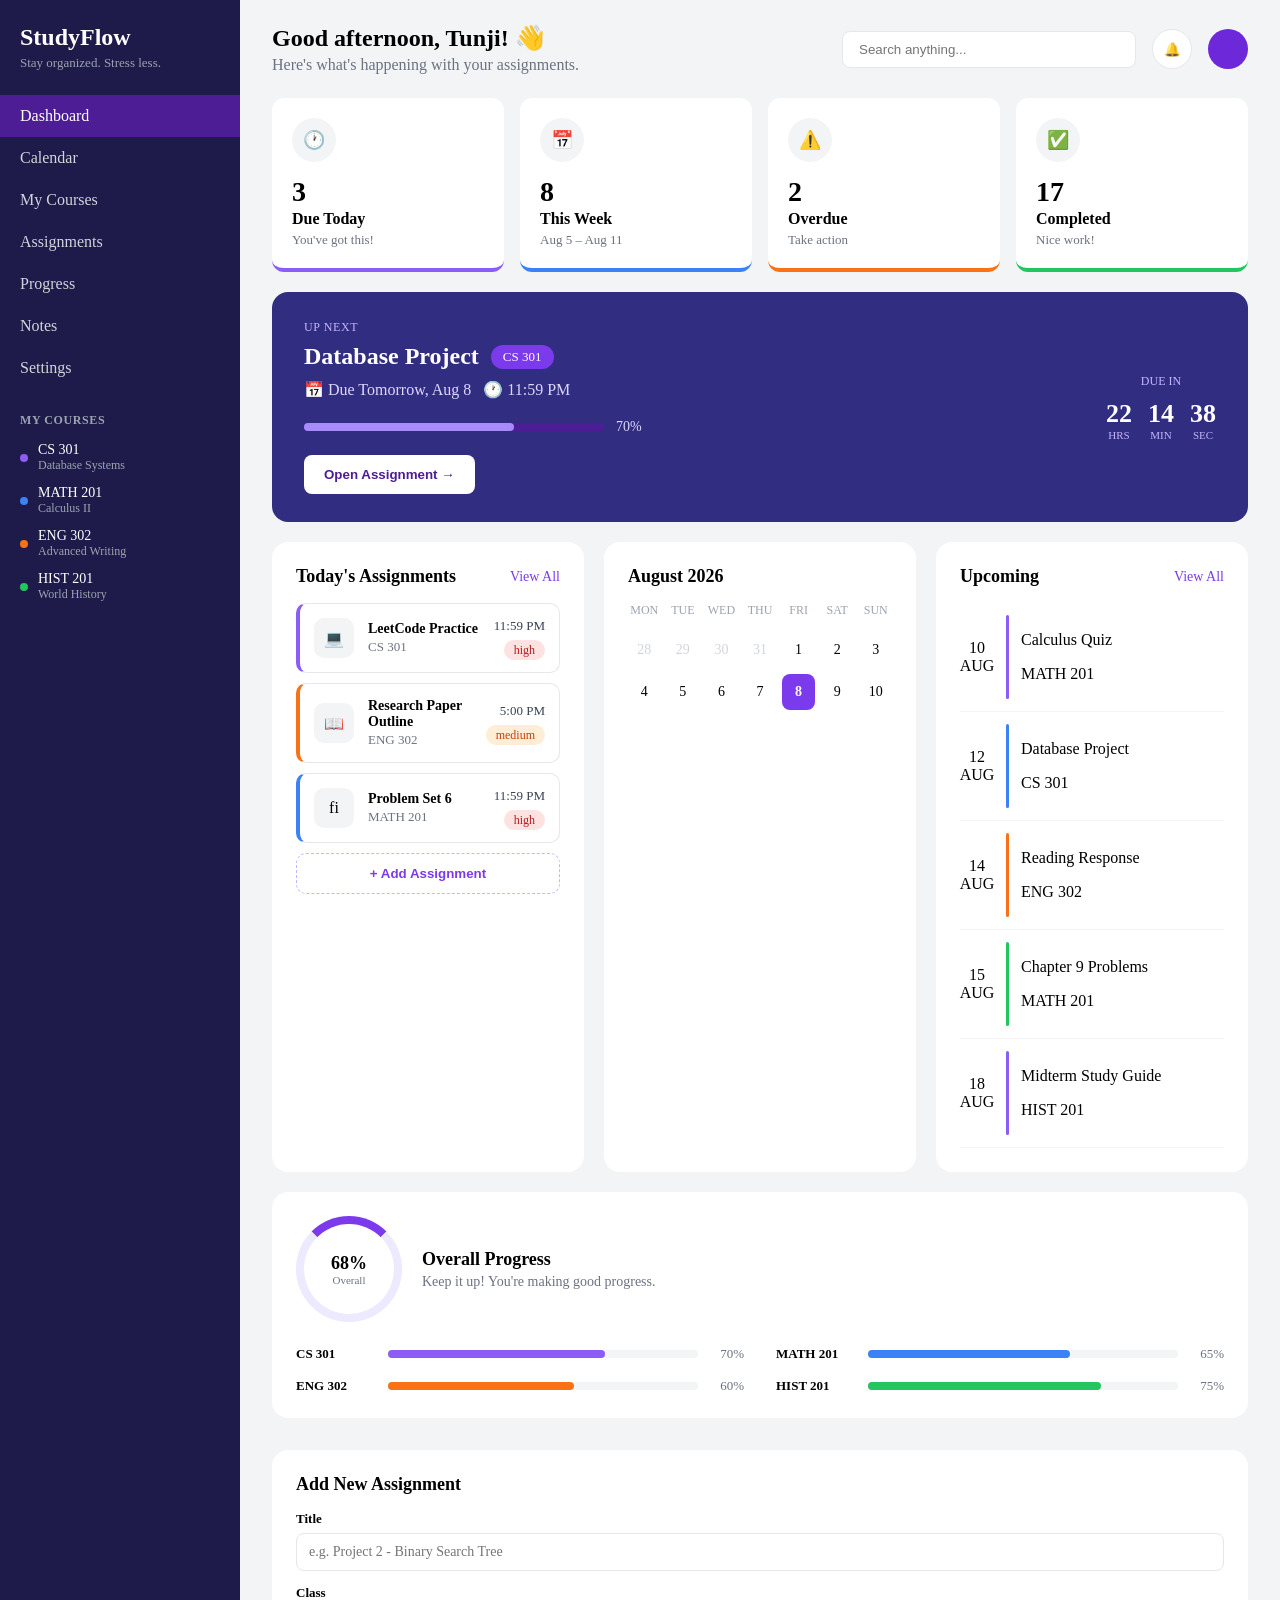
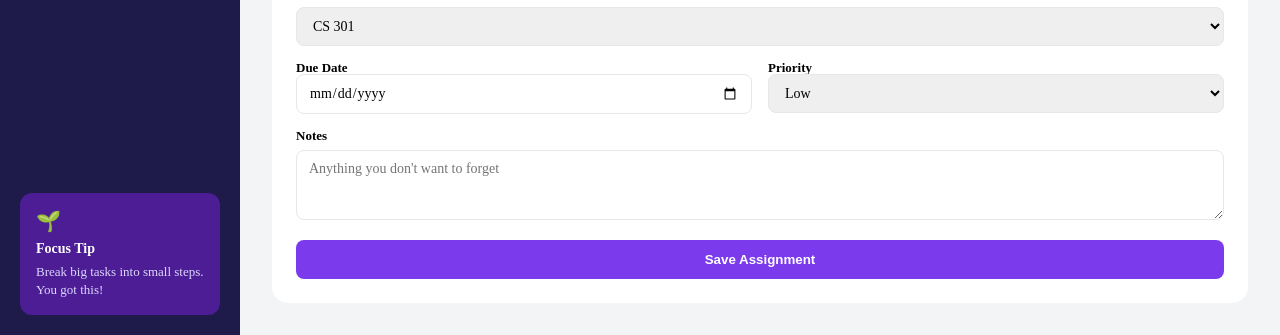
==== commit 4b905885: "upcoming changes" ====
--- a/index.html
+++ b/index.html
@@ -91,7 +91,7 @@
 
         <div class="stat-card purple">
           <div class="stat-icon">🕐</div>
-          <p class="stat-number">3</p>
+          <p class="stat-number"id="statDueToday">3</p>
           <p class="stat-label">Due Today</p>
           <p class="stat-note">You've got this!</p>
         </div>
@@ -208,69 +208,7 @@
             <h2 class="card-title">Upcoming</h2>
             <a href="#" class="view-all">View All</a>
           </div>
-
-          <div class="upcoming-item">
-            <div class="upcoming-date">
-              <span class="upcoming-day">10</span>
-              <span class="upcoming-month">AUG</span>
-            </div>
-            <div class="upcoming-bar purple"></div>
-            <div class="upcoming-info">
-              <p class="upcoming-name">Calculus Quiz</p>
-              <p class="upcoming-class">MATH 201</p>
-            </div>
-            <span class="tag">Quiz</span>
-          </div>
-
-          <div class="upcoming-item">
-            <div class="upcoming-date">
-              <span class="upcoming-day">12</span>
-              <span class="upcoming-month">AUG</span>
-            </div>
-            <div class="upcoming-bar blue"></div>
-            <div class="upcoming-info">
-              <p class="upcoming-name">Database Project</p>
-              <p class="upcoming-class">CS 301</p>
-            </div>
-            <span class="tag">Project</span>
-          </div>
-          <div class="upcoming-item">
-            <div class="upcoming-date">
-              <span class="upcoming-day">14</span>
-              <span class="upcoming-month">AUG</span>
-            </div>
-            <div class="upcoming-bar blue"></div>
-            <div class="upcoming-info">
-              <p class="upcoming-name">Reading REsponse</p>
-              <p class="upcoming-class">ENG 302</p>
-            </div>
-            <span class="tag">Paper</span>
-          </div>
-          <div class="upcoming-item">
-            <div class="upcoming-date">
-              <span class="upcoming-day">15</span>
-              <span class="upcoming-month">AUG</span>
-            </div>
-            <div class="upcoming-bar blue"></div>
-            <div class="upcoming-info">
-              <p class="upcoming-name">CHapter 9 Problems</p>
-              <p class="upcoming-class">MATH 201</p>
-            </div>
-            <span class="tag">Homework</span>
-          </div>
-          <div class="upcoming-item">
-            <div class="upcoming-date">
-              <span class="upcoming-day">18</span>
-              <span class="upcoming-month">AUG</span>
-            </div>
-            <div class="upcoming-bar blue"></div>
-            <div class="upcoming-info">
-              <p class="upcoming-name">Midterm Study Guide</p>
-              <p class="upcoming-class">HIST 201</p>
-            </div>
-            <span class="tag">Study</span>
-          </div>
-
+          <div id="upcomingList"></div>
         </div>
       </section>
       <section class="progress-card">
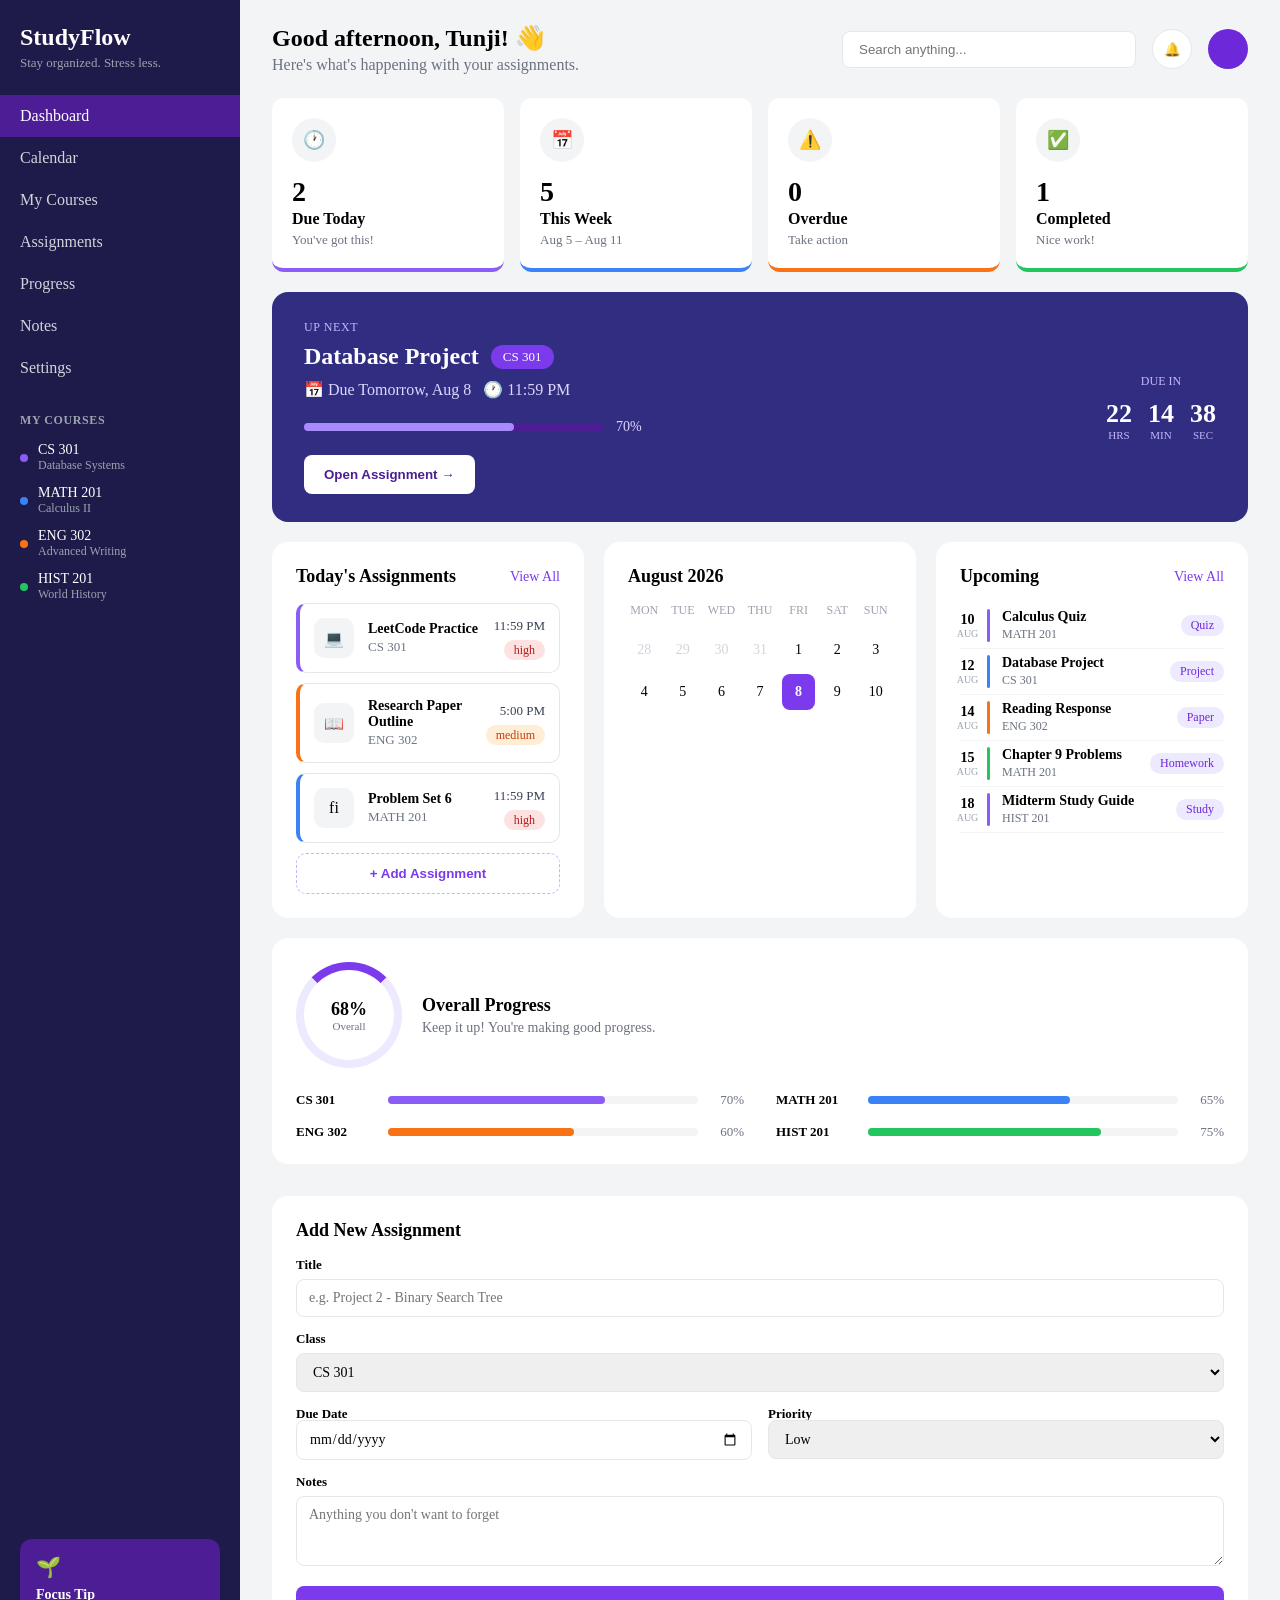
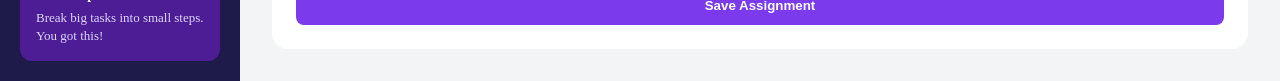
==== commit 3cb8a57e: "Stat Cards" ====
--- a/index.html
+++ b/index.html
@@ -98,21 +98,21 @@
 
         <div class="stat-card blue">
           <div class="stat-icon">📅</div>
-          <p class="stat-number">8</p>
+          <p class="stat-number" id="statThisWeek" >8</p>
           <p class="stat-label">This Week</p>
           <p class="stat-note">Aug 5 – Aug 11</p>
         </div>
 
         <div class="stat-card orange">
           <div class="stat-icon">⚠️</div>
-          <p class="stat-number">2</p>
+          <p class="stat-number" id="statOverdue">2</p>
           <p class="stat-label">Overdue</p>
           <p class="stat-note">Take action</p>
         </div>
 
         <div class="stat-card green">
           <div class="stat-icon">✅</div>
-          <p class="stat-number">17</p>
+          <p class="stat-number" id="statCompleted">17</p>
           <p class="stat-label">Completed</p>
           <p class="stat-note">Nice work!</p>
         </div>
--- a/css/style.css
+++ b/css/style.css
@@ -492,7 +492,7 @@
   display: flex;
   align-items: center;
   gap: 12px;
-  padding: 12px 0;
+  padding: 6px 0;
   border-bottom: 1px solid #f3f4f6;
 }
 
@@ -500,7 +500,7 @@
   display: flex;
   flex-direction: column;
   align-items: center;
-  width: 34px;
+  width: 15px;
   flex-shrink: 0;
 }
 
